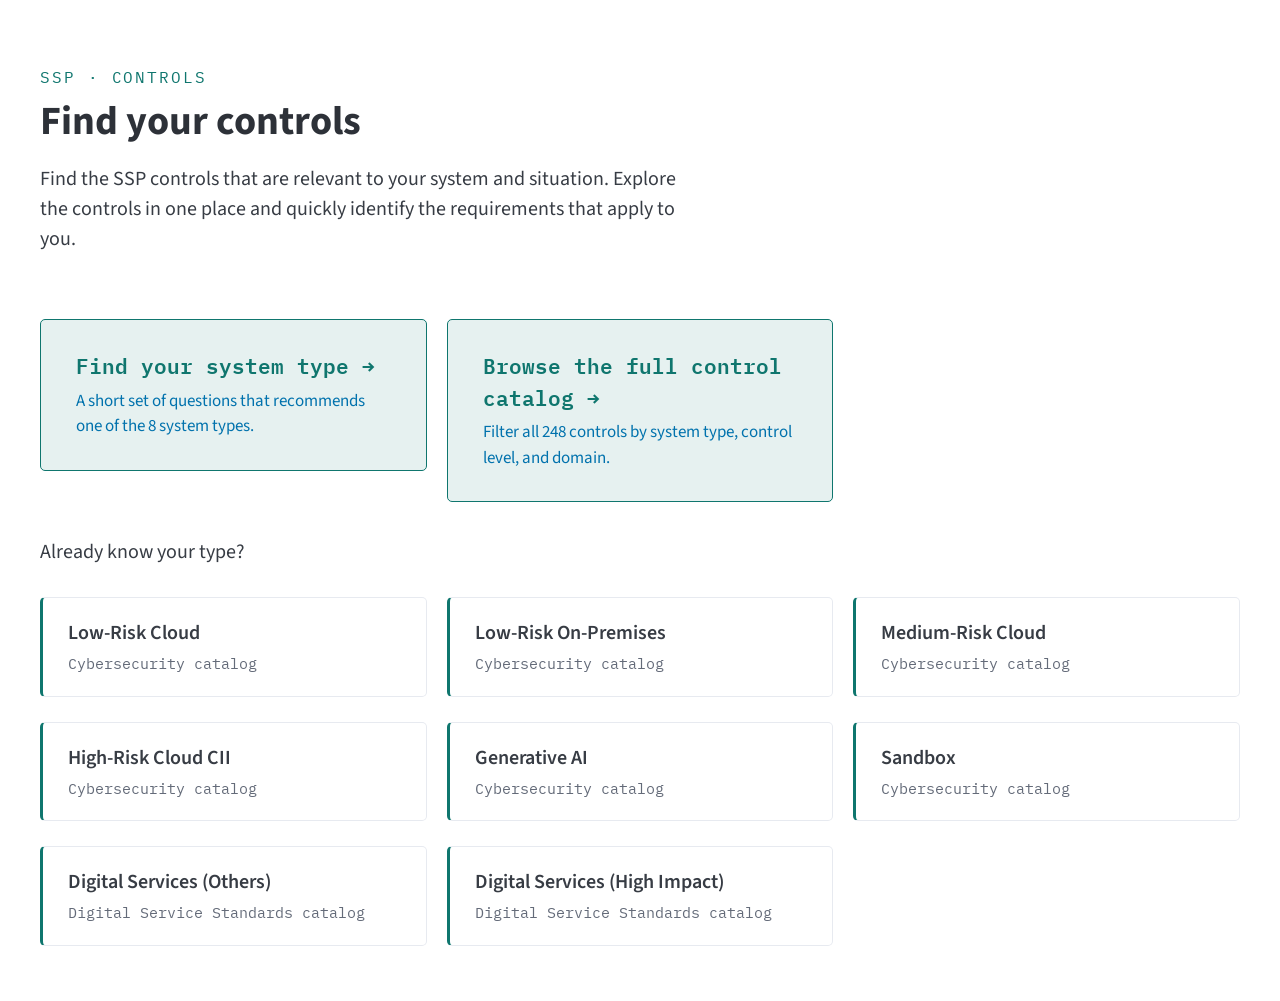
==== docs/index.html @ 4e7e6baa "Initial commit: standalone SSP controls tool, migrated from ziqiangg.github.io Pruned to the SSP too" ====
<!DOCTYPE html>
<html lang="en">
<head>
<meta charset="UTF-8">
<meta name="viewport" content="width=device-width, initial-scale=1">
<title>SSP Controls</title>
<meta name="description" content="Find which System Security Plan (SSP) controls apply to your system, browse the full control catalog, or read about each of the 8 SSP system types.">
<link rel="icon" type="image/png" href="assets/img/favicon.png">
<link rel="preconnect" href="https://fonts.googleapis.com">
<link rel="preconnect" href="https://fonts.gstatic.com" crossorigin>
<link href="https://fonts.googleapis.com/css2?family=IBM+Plex+Mono:wght@500;600&family=Source+Sans+3:wght@400;600&display=swap" rel="stylesheet">
<link rel="stylesheet" href="assets/css/pico.classless.min.css">
<link rel="stylesheet" href="assets/css/style.css">
</head>
<body>
<main>
  <section class="brief">
    <span class="eyebrow">SSP &middot; Controls</span>
    <h1>Find your controls</h1>
    <p>
      Find the SSP controls that are relevant to your system and situation. Explore the controls in
      one place and quickly identify the requirements that apply to you.
    </p>
  </section>

  <ul class="card-grid">
    <li>
      <a class="nav-card-primary" href="find-your-system-type/">
        <span class="nav-card-title">Find your system type &rarr;</span>
        <span class="nav-card-meta">A short set of questions that recommends one of the 8 system types.</span>
      </a>
    </li>
    <li>
      <a class="nav-card-primary" href="controls/">
        <span class="nav-card-title">Browse the full control catalog &rarr;</span>
        <span class="nav-card-meta">Filter all 248 controls by system type, control level, and domain.</span>
      </a>
    </li>
  </ul>

  <section>
    <span class="eyebrow">Already know your type?</span>
    <ul class="card-grid">
      <li><a class="nav-card" href="system-types/low-risk-cloud/"><span class="nav-card-title">Low-Risk Cloud</span><span class="nav-card-meta">Cybersecurity catalog</span></a></li>
      <li><a class="nav-card" href="system-types/low-risk-on-premises/"><span class="nav-card-title">Low-Risk On-Premises</span><span class="nav-card-meta">Cybersecurity catalog</span></a></li>
      <li><a class="nav-card" href="system-types/medium-risk-cloud/"><span class="nav-card-title">Medium-Risk Cloud</span><span class="nav-card-meta">Cybersecurity catalog</span></a></li>
      <li><a class="nav-card" href="system-types/high-risk-cloud/"><span class="nav-card-title">High-Risk Cloud CII</span><span class="nav-card-meta">Cybersecurity catalog</span></a></li>
      <li><a class="nav-card" href="system-types/generative-ai/"><span class="nav-card-title">Generative AI</span><span class="nav-card-meta">Cybersecurity catalog</span></a></li>
      <li><a class="nav-card" href="system-types/sandbox/"><span class="nav-card-title">Sandbox</span><span class="nav-card-meta">Cybersecurity catalog</span></a></li>
      <li><a class="nav-card" href="system-types/digital-services-others/"><span class="nav-card-title">Digital Services (Others)</span><span class="nav-card-meta">Digital Service Standards catalog</span></a></li>
      <li><a class="nav-card" href="system-types/digital-services-high-impact/"><span class="nav-card-title">Digital Services (High Impact)</span><span class="nav-card-meta">Digital Service Standards catalog</span></a></li>
    </ul>
  </section>
</main>
</body>
</html>
---- docs/assets/css/pico.classless.min.css ----
@charset "UTF-8";/*!
 * Pico CSS ✨ v2.0.6 (https://picocss.com)
 * Copyright 2019-2024 - Licensed under MIT
 */:root{--pico-font-family-emoji:"Apple Color Emoji","Segoe UI Emoji","Segoe UI Symbol","Noto Color Emoji";--pico-font-family-sans-serif:system-ui,"Segoe UI",Roboto,Oxygen,Ubuntu,Cantarell,Helvetica,Arial,"Helvetica Neue",sans-serif,var(--pico-font-family-emoji);--pico-font-family-monospace:ui-monospace,SFMono-Regular,"SF Mono",Menlo,Consolas,"Liberation Mono",monospace,var(--pico-font-family-emoji);--pico-font-family:var(--pico-font-family-sans-serif);--pico-line-height:1.5;--pico-font-weight:400;--pico-font-size:100%;--pico-text-underline-offset:0.1rem;--pico-border-radius:0.25rem;--pico-border-width:0.0625rem;--pico-outline-width:0.125rem;--pico-transition:0.2s ease-in-out;--pico-spacing:1rem;--pico-typography-spacing-vertical:1rem;--pico-block-spacing-vertical:var(--pico-spacing);--pico-block-spacing-horizontal:var(--pico-spacing);--pico-form-element-spacing-vertical:0.75rem;--pico-form-element-spacing-horizontal:1rem;--pico-group-box-shadow:0 0 0 rgba(0, 0, 0, 0);--pico-group-box-shadow-focus-with-button:0 0 0 var(--pico-outline-width) var(--pico-primary-focus);--pico-group-box-shadow-focus-with-input:0 0 0 0.0625rem var(--pico-form-element-border-color);--pico-modal-overlay-backdrop-filter:blur(0.375rem);--pico-nav-element-spacing-vertical:1rem;--pico-nav-element-spacing-horizontal:0.5rem;--pico-nav-link-spacing-vertical:0.5rem;--pico-nav-link-spacing-horizontal:0.5rem;--pico-nav-breadcrumb-divider:">";--pico-icon-checkbox:url("data:image/svg+xml,%3Csvg xmlns='http://www.w3.org/2000/svg' width='24' height='24' viewBox='0 0 24 24' fill='none' stroke='rgb(255, 255, 255)' stroke-width='4' stroke-linecap='round' stroke-linejoin='round'%3E%3Cpolyline points='20 6 9 17 4 12'%3E%3C/polyline%3E%3C/svg%3E");--pico-icon-minus:url("data:image/svg+xml,%3Csvg xmlns='http://www.w3.org/2000/svg' width='24' height='24' viewBox='0 0 24 24' fill='none' stroke='rgb(255, 255, 255)' stroke-width='4' stroke-linecap='round' stroke-linejoin='round'%3E%3Cline x1='5' y1='12' x2='19' y2='12'%3E%3C/line%3E%3C/svg%3E");--pico-icon-chevron:url("data:image/svg+xml,%3Csvg xmlns='http://www.w3.org/2000/svg' width='24' height='24' viewBox='0 0 24 24' fill='none' stroke='rgb(136, 145, 164)' stroke-width='2' stroke-linecap='round' stroke-linejoin='round'%3E%3Cpolyline points='6 9 12 15 18 9'%3E%3C/polyline%3E%3C/svg%3E");--pico-icon-date:url("data:image/svg+xml,%3Csvg xmlns='http://www.w3.org/2000/svg' width='24' height='24' viewBox='0 0 24 24' fill='none' stroke='rgb(136, 145, 164)' stroke-width='2' stroke-linecap='round' stroke-linejoin='round'%3E%3Crect x='3' y='4' width='18' height='18' rx='2' ry='2'%3E%3C/rect%3E%3Cline x1='16' y1='2' x2='16' y2='6'%3E%3C/line%3E%3Cline x1='8' y1='2' x2='8' y2='6'%3E%3C/line%3E%3Cline x1='3' y1='10' x2='21' y2='10'%3E%3C/line%3E%3C/svg%3E");--pico-icon-time:url("data:image/svg+xml,%3Csvg xmlns='http://www.w3.org/2000/svg' width='24' height='24' viewBox='0 0 24 24' fill='none' stroke='rgb(136, 145, 164)' stroke-width='2' stroke-linecap='round' stroke-linejoin='round'%3E%3Ccircle cx='12' cy='12' r='10'%3E%3C/circle%3E%3Cpolyline points='12 6 12 12 16 14'%3E%3C/polyline%3E%3C/svg%3E");--pico-icon-search:url("data:image/svg+xml,%3Csvg xmlns='http://www.w3.org/2000/svg' width='24' height='24' viewBox='0 0 24 24' fill='none' stroke='rgb(136, 145, 164)' stroke-width='1.5' stroke-linecap='round' stroke-linejoin='round'%3E%3Ccircle cx='11' cy='11' r='8'%3E%3C/circle%3E%3Cline x1='21' y1='21' x2='16.65' y2='16.65'%3E%3C/line%3E%3C/svg%3E");--pico-icon-close:url("data:image/svg+xml,%3Csvg xmlns='http://www.w3.org/2000/svg' width='24' height='24' viewBox='0 0 24 24' fill='none' stroke='rgb(136, 145, 164)' stroke-width='3' stroke-linecap='round' stroke-linejoin='round'%3E%3Cline x1='18' y1='6' x2='6' y2='18'%3E%3C/line%3E%3Cline x1='6' y1='6' x2='18' y2='18'%3E%3C/line%3E%3C/svg%3E");--pico-icon-loading:url("data:image/svg+xml,%3Csvg fill='none' height='24' width='24' viewBox='0 0 24 24' xmlns='http://www.w3.org/2000/svg' %3E%3Cstyle%3E g %7B animation: rotate 2s linear infinite; transform-origin: center center; %7D circle %7B stroke-dasharray: 75,100; stroke-dashoffset: -5; animation: dash 1.5s ease-in-out infinite; stroke-linecap: round; %7D @keyframes rotate %7B 0%25 %7B transform: rotate(0deg); %7D 100%25 %7B transform: rotate(360deg); %7D %7D @keyframes dash %7B 0%25 %7B stroke-dasharray: 1,100; stroke-dashoffset: 0; %7D 50%25 %7B stroke-dasharray: 44.5,100; stroke-dashoffset: -17.5; %7D 100%25 %7B stroke-dasharray: 44.5,100; stroke-dashoffset: -62; %7D %7D %3C/style%3E%3Cg%3E%3Ccircle cx='12' cy='12' r='10' fill='none' stroke='rgb(136, 145, 164)' stroke-width='4' /%3E%3C/g%3E%3C/svg%3E")}@media (min-width:576px){:root{--pico-font-size:106.25%}}@media (min-width:768px){:root{--pico-font-size:112.5%}}@media (min-width:1024px){:root{--pico-font-size:118.75%}}@media (min-width:1280px){:root{--pico-font-size:125%}}@media (min-width:1536px){:root{--pico-font-size:131.25%}}a{--pico-text-decoration:underline}small{--pico-font-size:0.875em}h1,h2,h3,h4,h5,h6{--pico-font-weight:700}h1{--pico-font-size:2rem;--pico-line-height:1.125;--pico-typography-spacing-top:3rem}h2{--pico-font-size:1.75rem;--pico-line-height:1.15;--pico-typography-spacing-top:2.625rem}h3{--pico-font-size:1.5rem;--pico-line-height:1.175;--pico-typography-spacing-top:2.25rem}h4{--pico-font-size:1.25rem;--pico-line-height:1.2;--pico-typography-spacing-top:1.874rem}h5{--pico-font-size:1.125rem;--pico-line-height:1.225;--pico-typography-spacing-top:1.6875rem}h6{--pico-font-size:1rem;--pico-line-height:1.25;--pico-typography-spacing-top:1.5rem}tfoot td,tfoot th,thead td,thead th{--pico-font-weight:600;--pico-border-width:0.1875rem}code,kbd,pre,samp{--pico-font-family:var(--pico-font-family-monospace)}kbd{--pico-font-weight:bolder}:where(select,textarea),input:not([type=submit],[type=button],[type=reset],[type=checkbox],[type=radio],[type=file]){--pico-outline-width:0.0625rem}[type=search]{--pico-border-radius:5rem}[type=checkbox],[type=radio]{--pico-border-width:0.125rem}[type=checkbox][role=switch]{--pico-border-width:0.1875rem}[role=search]{--pico-border-radius:5rem}[role=group] [role=button],[role=group] [type=button],[role=group] [type=submit],[role=group] button,[role=search] [role=button],[role=search] [type=button],[role=search] [type=submit],[role=search] button{--pico-form-element-spacing-horizontal:2rem}details summary[role=button]::after{filter:brightness(0) invert(1)}[aria-busy=true]:not(input,select,textarea):is(button,[type=submit],[type=button],[type=reset],[role=button])::before{filter:brightness(0) invert(1)}:root:not([data-theme=dark]),[data-theme=light]{--pico-background-color:#fff;--pico-color:#373c44;--pico-text-selection-color:rgba(2, 154, 232, 0.25);--pico-muted-color:#646b79;--pico-muted-border-color:#e7eaf0;--pico-primary:#0172ad;--pico-primary-background:#0172ad;--pico-primary-border:var(--pico-primary-background);--pico-primary-underline:rgba(1, 114, 173, 0.5);--pico-primary-hover:#015887;--pico-primary-hover-background:#02659a;--pico-primary-hover-border:var(--pico-primary-hover-background);--pico-primary-hover-underline:var(--pico-primary-hover);--pico-primary-focus:rgba(2, 154, 232, 0.5);--pico-primary-inverse:#fff;--pico-secondary:#5d6b89;--pico-secondary-background:#525f7a;--pico-secondary-border:var(--pico-secondary-background);--pico-secondary-underline:rgba(93, 107, 137, 0.5);--pico-secondary-hover:#48536b;--pico-secondary-hover-background:#48536b;--pico-secondary-hover-border:var(--pico-secondary-hover-background);--pico-secondary-hover-underline:var(--pico-secondary-hover);--pico-secondary-focus:rgba(93, 107, 137, 0.25);--pico-secondary-inverse:#fff;--pico-contrast:#181c25;--pico-contrast-background:#181c25;--pico-contrast-border:var(--pico-contrast-background);--pico-contrast-underline:rgba(24, 28, 37, 0.5);--pico-contrast-hover:#000;--pico-contrast-hover-background:#000;--pico-contrast-hover-border:var(--pico-contrast-hover-background);--pico-contrast-hover-underline:var(--pico-secondary-hover);--pico-contrast-focus:rgba(93, 107, 137, 0.25);--pico-contrast-inverse:#fff;--pico-box-shadow:0.0145rem 0.029rem 0.174rem rgba(129, 145, 181, 0.01698),0.0335rem 0.067rem 0.402rem rgba(129, 145, 181, 0.024),0.0625rem 0.125rem 0.75rem rgba(129, 145, 181, 0.03),0.1125rem 0.225rem 1.35rem rgba(129, 145, 181, 0.036),0.2085rem 0.417rem 2.502rem rgba(129, 145, 181, 0.04302),0.5rem 1rem 6rem rgba(129, 145, 181, 0.06),0 0 0 0.0625rem rgba(129, 145, 181, 0.015);--pico-h1-color:#2d3138;--pico-h2-color:#373c44;--pico-h3-color:#424751;--pico-h4-color:#4d535e;--pico-h5-color:#5c6370;--pico-h6-color:#646b79;--pico-mark-background-color:#fde7c0;--pico-mark-color:#0f1114;--pico-ins-color:#1d6a54;--pico-del-color:#883935;--pico-blockquote-border-color:var(--pico-muted-border-color);--pico-blockquote-footer-color:var(--pico-muted-color);--pico-button-box-shadow:0 0 0 rgba(0, 0, 0, 0);--pico-button-hover-box-shadow:0 0 0 rgba(0, 0, 0, 0);--pico-table-border-color:var(--pico-muted-border-color);--pico-table-row-stripped-background-color:rgba(111, 120, 135, 0.0375);--pico-code-background-color:#f3f5f7;--pico-code-color:#646b79;--pico-code-kbd-background-color:var(--pico-color);--pico-code-kbd-color:var(--pico-background-color);--pico-form-element-background-color:#fbfcfc;--pico-form-element-selected-background-color:#dfe3eb;--pico-form-element-border-color:#cfd5e2;--pico-form-element-color:#23262c;--pico-form-element-placeholder-color:var(--pico-muted-color);--pico-form-element-active-background-color:#fff;--pico-form-element-active-border-color:var(--pico-primary-border);--pico-form-element-focus-color:var(--pico-primary-border);--pico-form-element-disabled-opacity:0.5;--pico-form-element-invalid-border-color:#b86a6b;--pico-form-element-invalid-active-border-color:#c84f48;--pico-form-element-invalid-focus-color:var(--pico-form-element-invalid-active-border-color);--pico-form-element-valid-border-color:#4c9b8a;--pico-form-element-valid-active-border-color:#279977;--pico-form-element-valid-focus-color:var(--pico-form-element-valid-active-border-color);--pico-switch-background-color:#bfc7d9;--pico-switch-checked-background-color:var(--pico-primary-background);--pico-switch-color:#fff;--pico-switch-thumb-box-shadow:0 0 0 rgba(0, 0, 0, 0);--pico-range-border-color:#dfe3eb;--pico-range-active-border-color:#bfc7d9;--pico-range-thumb-border-color:var(--pico-background-color);--pico-range-thumb-color:var(--pico-secondary-background);--pico-range-thumb-active-color:var(--pico-primary-background);--pico-accordion-border-color:var(--pico-muted-border-color);--pico-accordion-active-summary-color:var(--pico-primary-hover);--pico-accordion-close-summary-color:var(--pico-color);--pico-accordion-open-summary-color:var(--pico-muted-color);--pico-card-background-color:var(--pico-background-color);--pico-card-border-color:var(--pico-muted-border-color);--pico-card-box-shadow:var(--pico-box-shadow);--pico-card-sectioning-background-color:#fbfcfc;--pico-loading-spinner-opacity:0.5;--pico-modal-overlay-background-color:rgba(232, 234, 237, 0.75);--pico-progress-background-color:#dfe3eb;--pico-progress-color:var(--pico-primary-background);--pico-tooltip-background-color:var(--pico-contrast-background);--pico-tooltip-color:var(--pico-contrast-inverse);--pico-icon-valid:url("data:image/svg+xml,%3Csvg xmlns='http://www.w3.org/2000/svg' width='24' height='24' viewBox='0 0 24 24' fill='none' stroke='rgb(76, 155, 138)' stroke-width='2' stroke-linecap='round' stroke-linejoin='round'%3E%3Cpolyline points='20 6 9 17 4 12'%3E%3C/polyline%3E%3C/svg%3E");--pico-icon-invalid:url("data:image/svg+xml,%3Csvg xmlns='http://www.w3.org/2000/svg' width='24' height='24' viewBox='0 0 24 24' fill='none' stroke='rgb(200, 79, 72)' stroke-width='2' stroke-linecap='round' stroke-linejoin='round'%3E%3Ccircle cx='12' cy='12' r='10'%3E%3C/circle%3E%3Cline x1='12' y1='8' x2='12' y2='12'%3E%3C/line%3E%3Cline x1='12' y1='16' x2='12.01' y2='16'%3E%3C/line%3E%3C/svg%3E");color-scheme:light}:root:not([data-theme=dark]) input:is([type=submit],[type=button],[type=reset],[type=checkbox],[type=radio],[type=file]),[data-theme=light] input:is([type=submit],[type=button],[type=reset],[type=checkbox],[type=radio],[type=file]){--pico-form-element-focus-color:var(--pico-primary-focus)}@media only screen and (prefers-color-scheme:dark){:root:not([data-theme]){--pico-background-color:#13171f;--pico-color:#c2c7d0;--pico-text-selection-color:rgba(1, 170, 255, 0.1875);--pico-muted-color:#7b8495;--pico-muted-border-color:#202632;--pico-primary:#01aaff;--pico-primary-background:#0172ad;--pico-primary-border:var(--pico-primary-background);--pico-primary-underline:rgba(1, 170, 255, 0.5);--pico-primary-hover:#79c0ff;--pico-primary-hover-background:#017fc0;--pico-primary-hover-border:var(--pico-primary-hover-background);--pico-primary-hover-underline:var(--pico-primary-hover);--pico-primary-focus:rgba(1, 170, 255, 0.375);--pico-primary-inverse:#fff;--pico-secondary:#969eaf;--pico-secondary-background:#525f7a;--pico-secondary-border:var(--pico-secondary-background);--pico-secondary-underline:rgba(150, 158, 175, 0.5);--pico-secondary-hover:#b3b9c5;--pico-secondary-hover-background:#5d6b89;--pico-secondary-hover-border:var(--pico-secondary-hover-background);--pico-secondary-hover-underline:var(--pico-secondary-hover);--pico-secondary-focus:rgba(144, 158, 190, 0.25);--pico-secondary-inverse:#fff;--pico-contrast:#dfe3eb;--pico-contrast-background:#eff1f4;--pico-contrast-border:var(--pico-contrast-background);--pico-contrast-underline:rgba(223, 227, 235, 0.5);--pico-contrast-hover:#fff;--pico-contrast-hover-background:#fff;--pico-contrast-hover-border:var(--pico-contrast-hover-background);--pico-contrast-hover-underline:var(--pico-contrast-hover);--pico-contrast-focus:rgba(207, 213, 226, 0.25);--pico-contrast-inverse:#000;--pico-box-shadow:0.0145rem 0.029rem 0.174rem rgba(7, 9, 12, 0.01698),0.0335rem 0.067rem 0.402rem rgba(7, 9, 12, 0.024),0.0625rem 0.125rem 0.75rem rgba(7, 9, 12, 0.03),0.1125rem 0.225rem 1.35rem rgba(7, 9, 12, 0.036),0.2085rem 0.417rem 2.502rem rgba(7, 9, 12, 0.04302),0.5rem 1rem 6rem rgba(7, 9, 12, 0.06),0 0 0 0.0625rem rgba(7, 9, 12, 0.015);--pico-h1-color:#f0f1f3;--pico-h2-color:#e0e3e7;--pico-h3-color:#c2c7d0;--pico-h4-color:#b3b9c5;--pico-h5-color:#a4acba;--pico-h6-color:#8891a4;--pico-mark-background-color:#014063;--pico-mark-color:#fff;--pico-ins-color:#62af9a;--pico-del-color:#ce7e7b;--pico-blockquote-border-color:var(--pico-muted-border-color);--pico-blockquote-footer-color:var(--pico-muted-color);--pico-button-box-shadow:0 0 0 rgba(0, 0, 0, 0);--pico-button-hover-box-shadow:0 0 0 rgba(0, 0, 0, 0);--pico-table-border-color:var(--pico-muted-border-color);--pico-table-row-stripped-background-color:rgba(111, 120, 135, 0.0375);--pico-code-background-color:#1a1f28;--pico-code-color:#8891a4;--pico-code-kbd-background-color:var(--pico-color);--pico-code-kbd-color:var(--pico-background-color);--pico-form-element-background-color:#1c212c;--pico-form-element-selected-background-color:#2a3140;--pico-form-element-border-color:#2a3140;--pico-form-element-color:#e0e3e7;--pico-form-element-placeholder-color:#8891a4;--pico-form-element-active-background-color:#1a1f28;--pico-form-element-active-border-color:var(--pico-primary-border);--pico-form-element-focus-color:var(--pico-primary-border);--pico-form-element-disabled-opacity:0.5;--pico-form-element-invalid-border-color:#964a50;--pico-form-element-invalid-active-border-color:#b7403b;--pico-form-element-invalid-focus-color:var(--pico-form-element-invalid-active-border-color);--pico-form-element-valid-border-color:#2a7b6f;--pico-form-element-valid-active-border-color:#16896a;--pico-form-element-valid-focus-color:var(--pico-form-element-valid-active-border-color);--pico-switch-background-color:#333c4e;--pico-switch-checked-background-color:var(--pico-primary-background);--pico-switch-color:#fff;--pico-switch-thumb-box-shadow:0 0 0 rgba(0, 0, 0, 0);--pico-range-border-color:#202632;--pico-range-active-border-color:#2a3140;--pico-range-thumb-border-color:var(--pico-background-color);--pico-range-thumb-color:var(--pico-secondary-background);--pico-range-thumb-active-color:var(--pico-primary-background);--pico-accordion-border-color:var(--pico-muted-border-color);--pico-accordion-active-summary-color:var(--pico-primary-hover);--pico-accordion-close-summary-color:var(--pico-color);--pico-accordion-open-summary-color:var(--pico-muted-color);--pico-card-background-color:#181c25;--pico-card-border-color:var(--pico-card-background-color);--pico-card-box-shadow:var(--pico-box-shadow);--pico-card-sectioning-background-color:#1a1f28;--pico-loading-spinner-opacity:0.5;--pico-modal-overlay-background-color:rgba(8, 9, 10, 0.75);--pico-progress-background-color:#202632;--pico-progress-color:var(--pico-primary-background);--pico-tooltip-background-color:var(--pico-contrast-background);--pico-tooltip-color:var(--pico-contrast-inverse);--pico-icon-valid:url("data:image/svg+xml,%3Csvg xmlns='http://www.w3.org/2000/svg' width='24' height='24' viewBox='0 0 24 24' fill='none' stroke='rgb(42, 123, 111)' stroke-width='2' stroke-linecap='round' stroke-linejoin='round'%3E%3Cpolyline points='20 6 9 17 4 12'%3E%3C/polyline%3E%3C/svg%3E");--pico-icon-invalid:url("data:image/svg+xml,%3Csvg xmlns='http://www.w3.org/2000/svg' width='24' height='24' viewBox='0 0 24 24' fill='none' stroke='rgb(150, 74, 80)' stroke-width='2' stroke-linecap='round' stroke-linejoin='round'%3E%3Ccircle cx='12' cy='12' r='10'%3E%3C/circle%3E%3Cline x1='12' y1='8' x2='12' y2='12'%3E%3C/line%3E%3Cline x1='12' y1='16' x2='12.01' y2='16'%3E%3C/line%3E%3C/svg%3E");color-scheme:dark}:root:not([data-theme]) input:is([type=submit],[type=button],[type=reset],[type=checkbox],[type=radio],[type=file]){--pico-form-element-focus-color:var(--pico-primary-focus)}}[data-theme=dark]{--pico-background-color:#13171f;--pico-color:#c2c7d0;--pico-text-selection-color:rgba(1, 170, 255, 0.1875);--pico-muted-color:#7b8495;--pico-muted-border-color:#202632;--pico-primary:#01aaff;--pico-primary-background:#0172ad;--pico-primary-border:var(--pico-primary-background);--pico-primary-underline:rgba(1, 170, 255, 0.5);--pico-primary-hover:#79c0ff;--pico-primary-hover-background:#017fc0;--pico-primary-hover-border:var(--pico-primary-hover-background);--pico-primary-hover-underline:var(--pico-primary-hover);--pico-primary-focus:rgba(1, 170, 255, 0.375);--pico-primary-inverse:#fff;--pico-secondary:#969eaf;--pico-secondary-background:#525f7a;--pico-secondary-border:var(--pico-secondary-background);--pico-secondary-underline:rgba(150, 158, 175, 0.5);--pico-secondary-hover:#b3b9c5;--pico-secondary-hover-background:#5d6b89;--pico-secondary-hover-border:var(--pico-secondary-hover-background);--pico-secondary-hover-underline:var(--pico-secondary-hover);--pico-secondary-focus:rgba(144, 158, 190, 0.25);--pico-secondary-inverse:#fff;--pico-contrast:#dfe3eb;--pico-contrast-background:#eff1f4;--pico-contrast-border:var(--pico-contrast-background);--pico-contrast-underline:rgba(223, 227, 235, 0.5);--pico-contrast-hover:#fff;--pico-contrast-hover-background:#fff;--pico-contrast-hover-border:var(--pico-contrast-hover-background);--pico-contrast-hover-underline:var(--pico-contrast-hover);--pico-contrast-focus:rgba(207, 213, 226, 0.25);--pico-contrast-inverse:#000;--pico-box-shadow:0.0145rem 0.029rem 0.174rem rgba(7, 9, 12, 0.01698),0.0335rem 0.067rem 0.402rem rgba(7, 9, 12, 0.024),0.0625rem 0.125rem 0.75rem rgba(7, 9, 12, 0.03),0.1125rem 0.225rem 1.35rem rgba(7, 9, 12, 0.036),0.2085rem 0.417rem 2.502rem rgba(7, 9, 12, 0.04302),0.5rem 1rem 6rem rgba(7, 9, 12, 0.06),0 0 0 0.0625rem rgba(7, 9, 12, 0.015);--pico-h1-color:#f0f1f3;--pico-h2-color:#e0e3e7;--pico-h3-color:#c2c7d0;--pico-h4-color:#b3b9c5;--pico-h5-color:#a4acba;--pico-h6-color:#8891a4;--pico-mark-background-color:#014063;--pico-mark-color:#fff;--pico-ins-color:#62af9a;--pico-del-color:#ce7e7b;--pico-blockquote-border-color:var(--pico-muted-border-color);--pico-blockquote-footer-color:var(--pico-muted-color);--pico-button-box-shadow:0 0 0 rgba(0, 0, 0, 0);--pico-button-hover-box-shadow:0 0 0 rgba(0, 0, 0, 0);--pico-table-border-color:var(--pico-muted-border-color);--pico-table-row-stripped-background-color:rgba(111, 120, 135, 0.0375);--pico-code-background-color:#1a1f28;--pico-code-color:#8891a4;--pico-code-kbd-background-color:var(--pico-color);--pico-code-kbd-color:var(--pico-background-color);--pico-form-element-background-color:#1c212c;--pico-form-element-selected-background-color:#2a3140;--pico-form-element-border-color:#2a3140;--pico-form-element-color:#e0e3e7;--pico-form-element-placeholder-color:#8891a4;--pico-form-element-active-background-color:#1a1f28;--pico-form-element-active-border-color:var(--pico-primary-border);--pico-form-element-focus-color:var(--pico-primary-border);--pico-form-element-disabled-opacity:0.5;--pico-form-element-invalid-border-color:#964a50;--pico-form-element-invalid-active-border-color:#b7403b;--pico-form-element-invalid-focus-color:var(--pico-form-element-invalid-active-border-color);--pico-form-element-valid-border-color:#2a7b6f;--pico-form-element-valid-active-border-color:#16896a;--pico-form-element-valid-focus-color:var(--pico-form-element-valid-active-border-color);--pico-switch-background-color:#333c4e;--pico-switch-checked-background-color:var(--pico-primary-background);--pico-switch-color:#fff;--pico-switch-thumb-box-shadow:0 0 0 rgba(0, 0, 0, 0);--pico-range-border-color:#202632;--pico-range-active-border-color:#2a3140;--pico-range-thumb-border-color:var(--pico-background-color);--pico-range-thumb-color:var(--pico-secondary-background);--pico-range-thumb-active-color:var(--pico-primary-background);--pico-accordion-border-color:var(--pico-muted-border-color);--pico-accordion-active-summary-color:var(--pico-primary-hover);--pico-accordion-close-summary-color:var(--pico-color);--pico-accordion-open-summary-color:var(--pico-muted-color);--pico-card-background-color:#181c25;--pico-card-border-color:var(--pico-card-background-color);--pico-card-box-shadow:var(--pico-box-shadow);--pico-card-sectioning-background-color:#1a1f28;--pico-loading-spinner-opacity:0.5;--pico-modal-overlay-background-color:rgba(8, 9, 10, 0.75);--pico-progress-background-color:#202632;--pico-progress-color:var(--pico-primary-background);--pico-tooltip-background-color:var(--pico-contrast-background);--pico-tooltip-color:var(--pico-contrast-inverse);--pico-icon-valid:url("data:image/svg+xml,%3Csvg xmlns='http://www.w3.org/2000/svg' width='24' height='24' viewBox='0 0 24 24' fill='none' stroke='rgb(42, 123, 111)' stroke-width='2' stroke-linecap='round' stroke-linejoin='round'%3E%3Cpolyline points='20 6 9 17 4 12'%3E%3C/polyline%3E%3C/svg%3E");--pico-icon-invalid:url("data:image/svg+xml,%3Csvg xmlns='http://www.w3.org/2000/svg' width='24' height='24' viewBox='0 0 24 24' fill='none' stroke='rgb(150, 74, 80)' stroke-width='2' stroke-linecap='round' stroke-linejoin='round'%3E%3Ccircle cx='12' cy='12' r='10'%3E%3C/circle%3E%3Cline x1='12' y1='8' x2='12' y2='12'%3E%3C/line%3E%3Cline x1='12' y1='16' x2='12.01' y2='16'%3E%3C/line%3E%3C/svg%3E");color-scheme:dark}[data-theme=dark] input:is([type=submit],[type=button],[type=reset],[type=checkbox],[type=radio],[type=file]){--pico-form-element-focus-color:var(--pico-primary-focus)}[type=checkbox],[type=radio],[type=range],progress{accent-color:var(--pico-primary)}*,::after,::before{box-sizing:border-box;background-repeat:no-repeat}::after,::before{text-decoration:inherit;vertical-align:inherit}:where(:root){-webkit-tap-highlight-color:transparent;-webkit-text-size-adjust:100%;-moz-text-size-adjust:100%;text-size-adjust:100%;background-color:var(--pico-background-color);color:var(--pico-color);font-weight:var(--pico-font-weight);font-size:var(--pico-font-size);line-height:var(--pico-line-height);font-family:var(--pico-font-family);text-underline-offset:var(--pico-text-underline-offset);text-rendering:optimizeLegibility;overflow-wrap:break-word;-moz-tab-size:4;-o-tab-size:4;tab-size:4}body{width:100%;margin:0}main{display:block}body>footer,body>header,body>main{width:100%;margin-right:auto;margin-left:auto;padding:var(--pico-block-spacing-vertical) var(--pico-block-spacing-horizontal)}@media (min-width:576px){body>footer,body>header,body>main{max-width:510px;padding-right:0;padding-left:0}}@media (min-width:768px){body>footer,body>header,body>main{max-width:700px}}@media (min-width:1024px){body>footer,body>header,body>main{max-width:950px}}@media (min-width:1280px){body>footer,body>header,body>main{max-width:1200px}}@media (min-width:1536px){body>footer,body>header,body>main{max-width:1450px}}section{margin-bottom:var(--pico-block-spacing-vertical)}b,strong{font-weight:bolder}sub,sup{position:relative;font-size:.75em;line-height:0;vertical-align:baseline}sub{bottom:-.25em}sup{top:-.5em}address,blockquote,dl,ol,p,pre,table,ul{margin-top:0;margin-bottom:var(--pico-typography-spacing-vertical);color:var(--pico-color);font-style:normal;font-weight:var(--pico-font-weight)}h1,h2,h3,h4,h5,h6{margin-top:0;margin-bottom:var(--pico-typography-spacing-vertical);color:var(--pico-color);font-weight:var(--pico-font-weight);font-size:var(--pico-font-size);line-height:var(--pico-line-height);font-family:var(--pico-font-family)}h1{--pico-color:var(--pico-h1-color)}h2{--pico-color:var(--pico-h2-color)}h3{--pico-color:var(--pico-h3-color)}h4{--pico-color:var(--pico-h4-color)}h5{--pico-color:var(--pico-h5-color)}h6{--pico-color:var(--pico-h6-color)}:where(article,address,blockquote,dl,figure,form,ol,p,pre,table,ul)~:is(h1,h2,h3,h4,h5,h6){margin-top:var(--pico-typography-spacing-top)}p{margin-bottom:var(--pico-typography-spacing-vertical)}hgroup{margin-bottom:var(--pico-typography-spacing-vertical)}hgroup>*{margin-top:0;margin-bottom:0}hgroup>:not(:first-child):last-child{--pico-color:var(--pico-muted-color);--pico-font-weight:unset;font-size:1rem}:where(ol,ul) li{margin-bottom:calc(var(--pico-typography-spacing-vertical) * .25)}:where(dl,ol,ul) :where(dl,ol,ul){margin:0;margin-top:calc(var(--pico-typography-spacing-vertical) * .25)}ul li{list-style:square}mark{padding:.125rem .25rem;background-color:var(--pico-mark-background-color);color:var(--pico-mark-color);vertical-align:baseline}blockquote{display:block;margin:var(--pico-typography-spacing-vertical) 0;padding:var(--pico-spacing);border-right:none;border-left:.25rem solid var(--pico-blockquote-border-color);border-inline-start:0.25rem solid var(--pico-blockquote-border-color);border-inline-end:none}blockquote footer{margin-top:calc(var(--pico-typography-spacing-vertical) * .5);color:var(--pico-blockquote-footer-color)}abbr[title]{border-bottom:1px dotted;text-decoration:none;cursor:help}ins{color:var(--pico-ins-color);text-decoration:none}del{color:var(--pico-del-color)}::-moz-selection{background-color:var(--pico-text-selection-color)}::selection{background-color:var(--pico-text-selection-color)}:where(a:not([role=button])),[role=link]{--pico-color:var(--pico-primary);--pico-background-color:transparent;--pico-underline:var(--pico-primary-underline);outline:0;background-color:var(--pico-background-color);color:var(--pico-color);-webkit-text-decoration:var(--pico-text-decoration);text-decoration:var(--pico-text-decoration);text-decoration-color:var(--pico-underline);text-underline-offset:0.125em;transition:background-color var(--pico-transition),color var(--pico-transition),box-shadow var(--pico-transition),-webkit-text-decoration var(--pico-transition);transition:background-color var(--pico-transition),color var(--pico-transition),text-decoration var(--pico-transition),box-shadow var(--pico-transition);transition:background-color var(--pico-transition),color var(--pico-transition),text-decoration var(--pico-transition),box-shadow var(--pico-transition),-webkit-text-decoration var(--pico-transition)}:where(a:not([role=button])):is([aria-current]:not([aria-current=false]),:hover,:active,:focus),[role=link]:is([aria-current]:not([aria-current=false]),:hover,:active,:focus){--pico-color:var(--pico-primary-hover);--pico-underline:var(--pico-primary-hover-underline);--pico-text-decoration:underline}:where(a:not([role=button])):focus-visible,[role=link]:focus-visible{box-shadow:0 0 0 var(--pico-outline-width) var(--pico-primary-focus)}a[role=button]{display:inline-block}button{margin:0;overflow:visible;font-family:inherit;text-transform:none}[type=button],[type=reset],[type=submit],button{-webkit-appearance:button}[role=button],[type=button],[type=file]::file-selector-button,[type=reset],[type=submit],button{--pico-background-color:var(--pico-primary-background);--pico-border-color:var(--pico-primary-border);--pico-color:var(--pico-primary-inverse);--pico-box-shadow:var(--pico-button-box-shadow, 0 0 0 rgba(0, 0, 0, 0));padding:var(--pico-form-element-spacing-vertical) var(--pico-form-element-spacing-horizontal);border:var(--pico-border-width) solid var(--pico-border-color);border-radius:var(--pico-border-radius);outline:0;background-color:var(--pico-background-color);box-shadow:var(--pico-box-shadow);color:var(--pico-color);font-weight:var(--pico-font-weight);font-size:1rem;line-height:var(--pico-line-height);text-align:center;text-decoration:none;cursor:pointer;-webkit-user-select:none;-moz-user-select:none;user-select:none;transition:background-color var(--pico-transition),border-color var(--pico-transition),color var(--pico-transition),box-shadow var(--pico-transition)}[role=button]:is(:hover,:active,:focus),[role=button]:is([aria-current]:not([aria-current=false])),[type=button]:is(:hover,:active,:focus),[type=button]:is([aria-current]:not([aria-current=false])),[type=file]::file-selector-button:is(:hover,:active,:focus),[type=file]::file-selector-button:is([aria-current]:not([aria-current=false])),[type=reset]:is(:hover,:active,:focus),[type=reset]:is([aria-current]:not([aria-current=false])),[type=submit]:is(:hover,:active,:focus),[type=submit]:is([aria-current]:not([aria-current=false])),button:is(:hover,:active,:focus),button:is([aria-current]:not([aria-current=false])){--pico-background-color:var(--pico-primary-hover-background);--pico-border-color:var(--pico-primary-hover-border);--pico-box-shadow:var(--pico-button-hover-box-shadow, 0 0 0 rgba(0, 0, 0, 0));--pico-color:var(--pico-primary-inverse)}[role=button]:focus,[role=button]:is([aria-current]:not([aria-current=false])):focus,[type=button]:focus,[type=button]:is([aria-current]:not([aria-current=false])):focus,[type=file]::file-selector-button:focus,[type=file]::file-selector-button:is([aria-current]:not([aria-current=false])):focus,[type=reset]:focus,[type=reset]:is([aria-current]:not([aria-current=false])):focus,[type=submit]:focus,[type=submit]:is([aria-current]:not([aria-current=false])):focus,button:focus,button:is([aria-current]:not([aria-current=false])):focus{--pico-box-shadow:var(--pico-button-hover-box-shadow, 0 0 0 rgba(0, 0, 0, 0)),0 0 0 var(--pico-outline-width) var(--pico-primary-focus)}[type=button],[type=reset],[type=submit]{margin-bottom:var(--pico-spacing)}[type=file]::file-selector-button,[type=reset]{--pico-background-color:var(--pico-secondary-background);--pico-border-color:var(--pico-secondary-border);--pico-color:var(--pico-secondary-inverse);cursor:pointer}[type=file]::file-selector-button:is([aria-current]:not([aria-current=false]),:hover,:active,:focus),[type=reset]:is([aria-current]:not([aria-current=false]),:hover,:active,:focus){--pico-background-color:var(--pico-secondary-hover-background);--pico-border-color:var(--pico-secondary-hover-border);--pico-color:var(--pico-secondary-inverse)}[type=file]::file-selector-button:focus,[type=reset]:focus{--pico-box-shadow:var(--pico-button-hover-box-shadow, 0 0 0 rgba(0, 0, 0, 0)),0 0 0 var(--pico-outline-width) var(--pico-secondary-focus)}:where(button,[type=submit],[type=reset],[type=button],[role=button])[disabled],:where(fieldset[disabled]) :is(button,[type=submit],[type=button],[type=reset],[role=button]){opacity:.5;pointer-events:none}:where(table){width:100%;border-collapse:collapse;border-spacing:0;text-indent:0}td,th{padding:calc(var(--pico-spacing)/ 2) var(--pico-spacing);border-bottom:var(--pico-border-width) solid var(--pico-table-border-color);background-color:var(--pico-background-color);color:var(--pico-color);font-weight:var(--pico-font-weight);text-align:left;text-align:start}tfoot td,tfoot th{border-top:var(--pico-border-width) solid var(--pico-table-border-color);border-bottom:0}table.striped tbody tr:nth-child(odd) td,table.striped tbody tr:nth-child(odd) th{background-color:var(--pico-table-row-stripped-background-color)}:where(audio,canvas,iframe,img,svg,video){vertical-align:middle}audio,video{display:inline-block}audio:not([controls]){display:none;height:0}:where(iframe){border-style:none}img{max-width:100%;height:auto;border-style:none}:where(svg:not([fill])){fill:currentColor}svg:not(:root){overflow:hidden}code,kbd,pre,samp{font-size:.875em;font-family:var(--pico-font-family)}pre code{font-size:inherit;font-family:inherit}pre{-ms-overflow-style:scrollbar;overflow:auto}code,kbd,pre{border-radius:var(--pico-border-radius);background:var(--pico-code-background-color);color:var(--pico-code-color);font-weight:var(--pico-font-weight);line-height:initial}code,kbd{display:inline-block;padding:.375rem}pre{display:block;margin-bottom:var(--pico-spacing);overflow-x:auto}pre>code{display:block;padding:var(--pico-spacing);background:0 0;line-height:var(--pico-line-height)}kbd{background-color:var(--pico-code-kbd-background-color);color:var(--pico-code-kbd-color);vertical-align:baseline}figure{display:block;margin:0;padding:0}figure figcaption{padding:calc(var(--pico-spacing) * .5) 0;color:var(--pico-muted-color)}hr{height:0;margin:var(--pico-typography-spacing-vertical) 0;border:0;border-top:1px solid var(--pico-muted-border-color);color:inherit}[hidden],template{display:none!important}canvas{display:inline-block}input,optgroup,select,textarea{margin:0;font-size:1rem;line-height:var(--pico-line-height);font-family:inherit;letter-spacing:inherit}input{overflow:visible}select{text-transform:none}legend{max-width:100%;padding:0;color:inherit;white-space:normal}textarea{overflow:auto}[type=checkbox],[type=radio]{padding:0}::-webkit-inner-spin-button,::-webkit-outer-spin-button{height:auto}[type=search]{-webkit-appearance:textfield;outline-offset:-2px}[type=search]::-webkit-search-decoration{-webkit-appearance:none}::-webkit-file-upload-button{-webkit-appearance:button;font:inherit}::-moz-focus-inner{padding:0;border-style:none}:-moz-focusring{outline:0}:-moz-ui-invalid{box-shadow:none}::-ms-expand{display:none}[type=file],[type=range]{padding:0;border-width:0}input:not([type=checkbox],[type=radio],[type=range]){height:calc(1rem * var(--pico-line-height) + var(--pico-form-element-spacing-vertical) * 2 + var(--pico-border-width) * 2)}fieldset{width:100%;margin:0;margin-bottom:var(--pico-spacing);padding:0;border:0}fieldset legend,label{display:block;margin-bottom:calc(var(--pico-spacing) * .375);color:var(--pico-color);font-weight:var(--pico-form-label-font-weight,var(--pico-font-weight))}fieldset legend{margin-bottom:calc(var(--pico-spacing) * .5)}button[type=submit],input:not([type=checkbox],[type=radio]),select,textarea{width:100%}input:not([type=checkbox],[type=radio],[type=range],[type=file]),select,textarea{-webkit-appearance:none;-moz-appearance:none;appearance:none;padding:var(--pico-form-element-spacing-vertical) var(--pico-form-element-spacing-horizontal)}input,select,textarea{--pico-background-color:var(--pico-form-element-background-color);--pico-border-color:var(--pico-form-element-border-color);--pico-color:var(--pico-form-element-color);--pico-box-shadow:none;border:var(--pico-border-width) solid var(--pico-border-color);border-radius:var(--pico-border-radius);outline:0;background-color:var(--pico-background-color);box-shadow:var(--pico-box-shadow);color:var(--pico-color);font-weight:var(--pico-font-weight);transition:background-color var(--pico-transition),border-color var(--pico-transition),color var(--pico-transition),box-shadow var(--pico-transition)}:where(select,textarea):not([readonly]):is(:active,:focus),input:not([type=submit],[type=button],[type=reset],[type=checkbox],[type=radio],[readonly]):is(:active,:focus){--pico-background-color:var(--pico-form-element-active-background-color)}:where(select,textarea):not([readonly]):is(:active,:focus),input:not([type=submit],[type=button],[type=reset],[role=switch],[readonly]):is(:active,:focus){--pico-border-color:var(--pico-form-element-active-border-color)}:where(select,textarea):not([readonly]):focus,input:not([type=submit],[type=button],[type=reset],[type=range],[type=file],[readonly]):focus{--pico-box-shadow:0 0 0 var(--pico-outline-width) var(--pico-form-element-focus-color)}:where(fieldset[disabled]) :is(input:not([type=submit],[type=button],[type=reset]),select,textarea),input:not([type=submit],[type=button],[type=reset])[disabled],label[aria-disabled=true],select[disabled],textarea[disabled]{opacity:var(--pico-form-element-disabled-opacity);pointer-events:none}label[aria-disabled=true] input[disabled]{opacity:1}:where(input,select,textarea):not([type=checkbox],[type=radio],[type=date],[type=datetime-local],[type=month],[type=time],[type=week],[type=range])[aria-invalid]{padding-right:calc(var(--pico-form-element-spacing-horizontal) + 1.5rem)!important;padding-left:var(--pico-form-element-spacing-horizontal);padding-inline-start:var(--pico-form-element-spacing-horizontal)!important;padding-inline-end:calc(var(--pico-form-element-spacing-horizontal) + 1.5rem)!important;background-position:center right .75rem;background-size:1rem auto;background-repeat:no-repeat}:where(input,select,textarea):not([type=checkbox],[type=radio],[type=date],[type=datetime-local],[type=month],[type=time],[type=week],[type=range])[aria-invalid=false]:not(select){background-image:var(--pico-icon-valid)}:where(input,select,textarea):not([type=checkbox],[type=radio],[type=date],[type=datetime-local],[type=month],[type=time],[type=week],[type=range])[aria-invalid=true]:not(select){background-image:var(--pico-icon-invalid)}:where(input,select,textarea)[aria-invalid=false]{--pico-border-color:var(--pico-form-element-valid-border-color)}:where(input,select,textarea)[aria-invalid=false]:is(:active,:focus){--pico-border-color:var(--pico-form-element-valid-active-border-color)!important}:where(input,select,textarea)[aria-invalid=false]:is(:active,:focus):not([type=checkbox],[type=radio]){--pico-box-shadow:0 0 0 var(--pico-outline-width) var(--pico-form-element-valid-focus-color)!important}:where(input,select,textarea)[aria-invalid=true]{--pico-border-color:var(--pico-form-element-invalid-border-color)}:where(input,select,textarea)[aria-invalid=true]:is(:active,:focus){--pico-border-color:var(--pico-form-element-invalid-active-border-color)!important}:where(input,select,textarea)[aria-invalid=true]:is(:active,:focus):not([type=checkbox],[type=radio]){--pico-box-shadow:0 0 0 var(--pico-outline-width) var(--pico-form-element-invalid-focus-color)!important}[dir=rtl] :where(input,select,textarea):not([type=checkbox],[type=radio]):is([aria-invalid],[aria-invalid=true],[aria-invalid=false]){background-position:center left .75rem}input::-webkit-input-placeholder,input::placeholder,select:invalid,textarea::-webkit-input-placeholder,textarea::placeholder{color:var(--pico-form-element-placeholder-color);opacity:1}input:not([type=checkbox],[type=radio]),select,textarea{margin-bottom:var(--pico-spacing)}select::-ms-expand{border:0;background-color:transparent}select:not([multiple],[size]){padding-right:calc(var(--pico-form-element-spacing-horizontal) + 1.5rem);padding-left:var(--pico-form-element-spacing-horizontal);padding-inline-start:var(--pico-form-element-spacing-horizontal);padding-inline-end:calc(var(--pico-form-element-spacing-horizontal) + 1.5rem);background-image:var(--pico-icon-chevron);background-position:center right .75rem;background-size:1rem auto;background-repeat:no-repeat}select[multiple] option:checked{background:var(--pico-form-element-selected-background-color);color:var(--pico-form-element-color)}[dir=rtl] select:not([multiple],[size]){background-position:center left .75rem}textarea{display:block;resize:vertical}textarea[aria-invalid]{--pico-icon-height:calc(1rem * var(--pico-line-height) + var(--pico-form-element-spacing-vertical) * 2 + var(--pico-border-width) * 2);background-position:top right .75rem!important;background-size:1rem var(--pico-icon-height)!important}:where(input,select,textarea,fieldset)+small{display:block;width:100%;margin-top:calc(var(--pico-spacing) * -.75);margin-bottom:var(--pico-spacing);color:var(--pico-muted-color)}:where(input,select,textarea,fieldset)[aria-invalid=false]+small{color:var(--pico-ins-color)}:where(input,select,textarea,fieldset)[aria-invalid=true]+small{color:var(--pico-del-color)}label>:where(input,select,textarea){margin-top:calc(var(--pico-spacing) * .25)}label:has([type=checkbox],[type=radio]){width:-moz-fit-content;width:fit-content;cursor:pointer}[type=checkbox],[type=radio]{-webkit-appearance:none;-moz-appearance:none;appearance:none;width:1.25em;height:1.25em;margin-top:-.125em;margin-inline-end:.5em;border-width:var(--pico-border-width);vertical-align:middle;cursor:pointer}[type=checkbox]::-ms-check,[type=radio]::-ms-check{display:none}[type=checkbox]:checked,[type=checkbox]:checked:active,[type=checkbox]:checked:focus,[type=radio]:checked,[type=radio]:checked:active,[type=radio]:checked:focus{--pico-background-color:var(--pico-primary-background);--pico-border-color:var(--pico-primary-border);background-image:var(--pico-icon-checkbox);background-position:center;background-size:.75em auto;background-repeat:no-repeat}[type=checkbox]~label,[type=radio]~label{display:inline-block;margin-bottom:0;cursor:pointer}[type=checkbox]~label:not(:last-of-type),[type=radio]~label:not(:last-of-type){margin-inline-end:1em}[type=checkbox]:indeterminate{--pico-background-color:var(--pico-primary-background);--pico-border-color:var(--pico-primary-border);background-image:var(--pico-icon-minus);background-position:center;background-size:.75em auto;background-repeat:no-repeat}[type=radio]{border-radius:50%}[type=radio]:checked,[type=radio]:checked:active,[type=radio]:checked:focus{--pico-background-color:var(--pico-primary-inverse);border-width:.35em;background-image:none}[type=checkbox][role=switch]{--pico-background-color:var(--pico-switch-background-color);--pico-color:var(--pico-switch-color);width:2.25em;height:1.25em;border:var(--pico-border-width) solid var(--pico-border-color);border-radius:1.25em;background-color:var(--pico-background-color);line-height:1.25em}[type=checkbox][role=switch]:not([aria-invalid]){--pico-border-color:var(--pico-switch-background-color)}[type=checkbox][role=switch]:before{display:block;aspect-ratio:1;height:100%;border-radius:50%;background-color:var(--pico-color);box-shadow:var(--pico-switch-thumb-box-shadow);content:"";transition:margin .1s ease-in-out}[type=checkbox][role=switch]:focus{--pico-background-color:var(--pico-switch-background-color);--pico-border-color:var(--pico-switch-background-color)}[type=checkbox][role=switch]:checked{--pico-background-color:var(--pico-switch-checked-background-color);--pico-border-color:var(--pico-switch-checked-background-color);background-image:none}[type=checkbox][role=switch]:checked::before{margin-inline-start:calc(2.25em - 1.25em)}[type=checkbox][role=switch][disabled]{--pico-background-color:var(--pico-border-color)}[type=checkbox][aria-invalid=false]:checked,[type=checkbox][aria-invalid=false]:checked:active,[type=checkbox][aria-invalid=false]:checked:focus,[type=checkbox][role=switch][aria-invalid=false]:checked,[type=checkbox][role=switch][aria-invalid=false]:checked:active,[type=checkbox][role=switch][aria-invalid=false]:checked:focus{--pico-background-color:var(--pico-form-element-valid-border-color)}[type=checkbox]:checked:active[aria-invalid=true],[type=checkbox]:checked:focus[aria-invalid=true],[type=checkbox]:checked[aria-invalid=true],[type=checkbox][role=switch]:checked:active[aria-invalid=true],[type=checkbox][role=switch]:checked:focus[aria-invalid=true],[type=checkbox][role=switch]:checked[aria-invalid=true]{--pico-background-color:var(--pico-form-element-invalid-border-color)}[type=checkbox][aria-invalid=false]:checked,[type=checkbox][aria-invalid=false]:checked:active,[type=checkbox][aria-invalid=false]:checked:focus,[type=checkbox][role=switch][aria-invalid=false]:checked,[type=checkbox][role=switch][aria-invalid=false]:checked:active,[type=checkbox][role=switch][aria-invalid=false]:checked:focus,[type=radio][aria-invalid=false]:checked,[type=radio][aria-invalid=false]:checked:active,[type=radio][aria-invalid=false]:checked:focus{--pico-border-color:var(--pico-form-element-valid-border-color)}[type=checkbox]:checked:active[aria-invalid=true],[type=checkbox]:checked:focus[aria-invalid=true],[type=checkbox]:checked[aria-invalid=true],[type=checkbox][role=switch]:checked:active[aria-invalid=true],[type=checkbox][role=switch]:checked:focus[aria-invalid=true],[type=checkbox][role=switch]:checked[aria-invalid=true],[type=radio]:checked:active[aria-invalid=true],[type=radio]:checked:focus[aria-invalid=true],[type=radio]:checked[aria-invalid=true]{--pico-border-color:var(--pico-form-element-invalid-border-color)}[type=color]::-webkit-color-swatch-wrapper{padding:0}[type=color]::-moz-focus-inner{padding:0}[type=color]::-webkit-color-swatch{border:0;border-radius:calc(var(--pico-border-radius) * .5)}[type=color]::-moz-color-swatch{border:0;border-radius:calc(var(--pico-border-radius) * .5)}input:not([type=checkbox],[type=radio],[type=range],[type=file]):is([type=date],[type=datetime-local],[type=month],[type=time],[type=week]){--pico-icon-position:0.75rem;--pico-icon-width:1rem;padding-right:calc(var(--pico-icon-width) + var(--pico-icon-position));background-image:var(--pico-icon-date);background-position:center right var(--pico-icon-position);background-size:var(--pico-icon-width) auto;background-repeat:no-repeat}input:not([type=checkbox],[type=radio],[type=range],[type=file])[type=time]{background-image:var(--pico-icon-time)}[type=date]::-webkit-calendar-picker-indicator,[type=datetime-local]::-webkit-calendar-picker-indicator,[type=month]::-webkit-calendar-picker-indicator,[type=time]::-webkit-calendar-picker-indicator,[type=week]::-webkit-calendar-picker-indicator{width:var(--pico-icon-width);margin-right:calc(var(--pico-icon-width) * -1);margin-left:var(--pico-icon-position);opacity:0}@-moz-document url-prefix(){[type=date],[type=datetime-local],[type=month],[type=time],[type=week]{padding-right:var(--pico-form-element-spacing-horizontal)!important;background-image:none!important}}[dir=rtl] :is([type=date],[type=datetime-local],[type=month],[type=time],[type=week]){text-align:right}[type=file]{--pico-color:var(--pico-muted-color);margin-left:calc(var(--pico-outline-width) * -1);padding:calc(var(--pico-form-element-spacing-vertical) * .5) 0;padding-left:var(--pico-outline-width);border:0;border-radius:0;background:0 0}[type=file]::file-selector-button{margin-right:calc(var(--pico-spacing)/ 2);padding:calc(var(--pico-form-element-spacing-vertical) * .5) var(--pico-form-element-spacing-horizontal)}[type=file]:is(:hover,:active,:focus)::file-selector-button{--pico-background-color:var(--pico-secondary-hover-background);--pico-border-color:var(--pico-secondary-hover-border)}[type=file]:focus::file-selector-button{--pico-box-shadow:var(--pico-button-hover-box-shadow, 0 0 0 rgba(0, 0, 0, 0)),0 0 0 var(--pico-outline-width) var(--pico-secondary-focus)}[type=range]{-webkit-appearance:none;-moz-appearance:none;appearance:none;width:100%;height:1.25rem;background:0 0}[type=range]::-webkit-slider-runnable-track{width:100%;height:.375rem;border-radius:var(--pico-border-radius);background-color:var(--pico-range-border-color);-webkit-transition:background-color var(--pico-transition),box-shadow var(--pico-transition);transition:background-color var(--pico-transition),box-shadow var(--pico-transition)}[type=range]::-moz-range-track{width:100%;height:.375rem;border-radius:var(--pico-border-radius);background-color:var(--pico-range-border-color);-moz-transition:background-color var(--pico-transition),box-shadow var(--pico-transition);transition:background-color var(--pico-transition),box-shadow var(--pico-transition)}[type=range]::-ms-track{width:100%;height:.375rem;border-radius:var(--pico-border-radius);background-color:var(--pico-range-border-color);-ms-transition:background-color var(--pico-transition),box-shadow var(--pico-transition);transition:background-color var(--pico-transition),box-shadow var(--pico-transition)}[type=range]::-webkit-slider-thumb{-webkit-appearance:none;width:1.25rem;height:1.25rem;margin-top:-.4375rem;border:2px solid var(--pico-range-thumb-border-color);border-radius:50%;background-color:var(--pico-range-thumb-color);cursor:pointer;-webkit-transition:background-color var(--pico-transition),transform var(--pico-transition);transition:background-color var(--pico-transition),transform var(--pico-transition)}[type=range]::-moz-range-thumb{-webkit-appearance:none;width:1.25rem;height:1.25rem;margin-top:-.4375rem;border:2px solid var(--pico-range-thumb-border-color);border-radius:50%;background-color:var(--pico-range-thumb-color);cursor:pointer;-moz-transition:background-color var(--pico-transition),transform var(--pico-transition);transition:background-color var(--pico-transition),transform var(--pico-transition)}[type=range]::-ms-thumb{-webkit-appearance:none;width:1.25rem;height:1.25rem;margin-top:-.4375rem;border:2px solid var(--pico-range-thumb-border-color);border-radius:50%;background-color:var(--pico-range-thumb-color);cursor:pointer;-ms-transition:background-color var(--pico-transition),transform var(--pico-transition);transition:background-color var(--pico-transition),transform var(--pico-transition)}[type=range]:active,[type=range]:focus-within{--pico-range-border-color:var(--pico-range-active-border-color);--pico-range-thumb-color:var(--pico-range-thumb-active-color)}[type=range]:active::-webkit-slider-thumb{transform:scale(1.25)}[type=range]:active::-moz-range-thumb{transform:scale(1.25)}[type=range]:active::-ms-thumb{transform:scale(1.25)}input:not([type=checkbox],[type=radio],[type=range],[type=file])[type=search]{padding-inline-start:calc(var(--pico-form-element-spacing-horizontal) + 1.75rem);background-image:var(--pico-icon-search);background-position:center left calc(var(--pico-form-element-spacing-horizontal) + .125rem);background-size:1rem auto;background-repeat:no-repeat}input:not([type=checkbox],[type=radio],[type=range],[type=file])[type=search][aria-invalid]{padding-inline-start:calc(var(--pico-form-element-spacing-horizontal) + 1.75rem)!important;background-position:center left 1.125rem,center right .75rem}input:not([type=checkbox],[type=radio],[type=range],[type=file])[type=search][aria-invalid=false]{background-image:var(--pico-icon-search),var(--pico-icon-valid)}input:not([type=checkbox],[type=radio],[type=range],[type=file])[type=search][aria-invalid=true]{background-image:var(--pico-icon-search),var(--pico-icon-invalid)}[dir=rtl] :where(input):not([type=checkbox],[type=radio],[type=range],[type=file])[type=search]{background-position:center right 1.125rem}[dir=rtl] :where(input):not([type=checkbox],[type=radio],[type=range],[type=file])[type=search][aria-invalid]{background-position:center right 1.125rem,center left .75rem}details{display:block;margin-bottom:var(--pico-spacing)}details summary{line-height:1rem;list-style-type:none;cursor:pointer;transition:color var(--pico-transition)}details summary:not([role]){color:var(--pico-accordion-close-summary-color)}details summary::-webkit-details-marker{display:none}details summary::marker{display:none}details summary::-moz-list-bullet{list-style-type:none}details summary::after{display:block;width:1rem;height:1rem;margin-inline-start:calc(var(--pico-spacing,1rem) * .5);float:right;transform:rotate(-90deg);background-image:var(--pico-icon-chevron);background-position:right center;background-size:1rem auto;background-repeat:no-repeat;content:"";transition:transform var(--pico-transition)}details summary:focus{outline:0}details summary:focus:not([role]){color:var(--pico-accordion-active-summary-color)}details summary:focus-visible:not([role]){outline:var(--pico-outline-width) solid var(--pico-primary-focus);outline-offset:calc(var(--pico-spacing,1rem) * 0.5);color:var(--pico-primary)}details summary[role=button]{width:100%;text-align:left}details summary[role=button]::after{height:calc(1rem * var(--pico-line-height,1.5))}details[open]>summary{margin-bottom:var(--pico-spacing)}details[open]>summary:not([role]):not(:focus){color:var(--pico-accordion-open-summary-color)}details[open]>summary::after{transform:rotate(0)}[dir=rtl] details summary{text-align:right}[dir=rtl] details summary::after{float:left;background-position:left center}article{margin-bottom:var(--pico-block-spacing-vertical);padding:var(--pico-block-spacing-vertical) var(--pico-block-spacing-horizontal);border-radius:var(--pico-border-radius);background:var(--pico-card-background-color);box-shadow:var(--pico-card-box-shadow)}article>footer,article>header{margin-right:calc(var(--pico-block-spacing-horizontal) * -1);margin-left:calc(var(--pico-block-spacing-horizontal) * -1);padding:calc(var(--pico-block-spacing-vertical) * .66) var(--pico-block-spacing-horizontal);background-color:var(--pico-card-sectioning-background-color)}article>header{margin-top:calc(var(--pico-block-spacing-vertical) * -1);margin-bottom:var(--pico-block-spacing-vertical);border-bottom:var(--pico-border-width) solid var(--pico-card-border-color);border-top-right-radius:var(--pico-border-radius);border-top-left-radius:var(--pico-border-radius)}article>footer{margin-top:var(--pico-block-spacing-vertical);margin-bottom:calc(var(--pico-block-spacing-vertical) * -1);border-top:var(--pico-border-width) solid var(--pico-card-border-color);border-bottom-right-radius:var(--pico-border-radius);border-bottom-left-radius:var(--pico-border-radius)}[role=group],[role=search]{display:inline-flex;position:relative;width:100%;margin-bottom:var(--pico-spacing);border-radius:var(--pico-border-radius);box-shadow:var(--pico-group-box-shadow,0 0 0 transparent);vertical-align:middle;transition:box-shadow var(--pico-transition)}[role=group] input:not([type=checkbox],[type=radio]),[role=group] select,[role=group]>*,[role=search] input:not([type=checkbox],[type=radio]),[role=search] select,[role=search]>*{position:relative;flex:1 1 auto;margin-bottom:0}[role=group] input:not([type=checkbox],[type=radio]):not(:first-child),[role=group] select:not(:first-child),[role=group]>:not(:first-child),[role=search] input:not([type=checkbox],[type=radio]):not(:first-child),[role=search] select:not(:first-child),[role=search]>:not(:first-child){margin-left:0;border-top-left-radius:0;border-bottom-left-radius:0}[role=group] input:not([type=checkbox],[type=radio]):not(:last-child),[role=group] select:not(:last-child),[role=group]>:not(:last-child),[role=search] input:not([type=checkbox],[type=radio]):not(:last-child),[role=search] select:not(:last-child),[role=search]>:not(:last-child){border-top-right-radius:0;border-bottom-right-radius:0}[role=group] input:not([type=checkbox],[type=radio]):focus,[role=group] select:focus,[role=group]>:focus,[role=search] input:not([type=checkbox],[type=radio]):focus,[role=search] select:focus,[role=search]>:focus{z-index:2}[role=group] [role=button]:not(:first-child),[role=group] [type=button]:not(:first-child),[role=group] [type=reset]:not(:first-child),[role=group] [type=submit]:not(:first-child),[role=group] button:not(:first-child),[role=group] input:not([type=checkbox],[type=radio]):not(:first-child),[role=group] select:not(:first-child),[role=search] [role=button]:not(:first-child),[role=search] [type=button]:not(:first-child),[role=search] [type=reset]:not(:first-child),[role=search] [type=submit]:not(:first-child),[role=search] button:not(:first-child),[role=search] input:not([type=checkbox],[type=radio]):not(:first-child),[role=search] select:not(:first-child){margin-left:calc(var(--pico-border-width) * -1)}[role=group] [role=button],[role=group] [type=button],[role=group] [type=reset],[role=group] [type=submit],[role=group] button,[role=search] [role=button],[role=search] [type=button],[role=search] [type=reset],[role=search] [type=submit],[role=search] button{width:auto}@supports selector(:has(*)){[role=group]:has(button:focus,[type=submit]:focus,[type=button]:focus,[role=button]:focus),[role=search]:has(button:focus,[type=submit]:focus,[type=button]:focus,[role=button]:focus){--pico-group-box-shadow:var(--pico-group-box-shadow-focus-with-button)}[role=group]:has(button:focus,[type=submit]:focus,[type=button]:focus,[role=button]:focus) input:not([type=checkbox],[type=radio]),[role=group]:has(button:focus,[type=submit]:focus,[type=button]:focus,[role=button]:focus) select,[role=search]:has(button:focus,[type=submit]:focus,[type=button]:focus,[role=button]:focus) input:not([type=checkbox],[type=radio]),[role=search]:has(button:focus,[type=submit]:focus,[type=button]:focus,[role=button]:focus) select{border-color:transparent}[role=group]:has(input:not([type=submit],[type=button]):focus,select:focus),[role=search]:has(input:not([type=submit],[type=button]):focus,select:focus){--pico-group-box-shadow:var(--pico-group-box-shadow-focus-with-input)}[role=group]:has(input:not([type=submit],[type=button]):focus,select:focus) [role=button],[role=group]:has(input:not([type=submit],[type=button]):focus,select:focus) [type=button],[role=group]:has(input:not([type=submit],[type=button]):focus,select:focus) [type=submit],[role=group]:has(input:not([type=submit],[type=button]):focus,select:focus) button,[role=search]:has(input:not([type=submit],[type=button]):focus,select:focus) [role=button],[role=search]:has(input:not([type=submit],[type=button]):focus,select:focus) [type=button],[role=search]:has(input:not([type=submit],[type=button]):focus,select:focus) [type=submit],[role=search]:has(input:not([type=submit],[type=button]):focus,select:focus) button{--pico-button-box-shadow:0 0 0 var(--pico-border-width) var(--pico-primary-border);--pico-button-hover-box-shadow:0 0 0 var(--pico-border-width) var(--pico-primary-hover-border)}[role=group] [role=button]:focus,[role=group] [type=button]:focus,[role=group] [type=reset]:focus,[role=group] [type=submit]:focus,[role=group] button:focus,[role=search] [role=button]:focus,[role=search] [type=button]:focus,[role=search] [type=reset]:focus,[role=search] [type=submit]:focus,[role=search] button:focus{box-shadow:none}}[role=search]>:first-child{border-top-left-radius:5rem;border-bottom-left-radius:5rem}[role=search]>:last-child{border-top-right-radius:5rem;border-bottom-right-radius:5rem}[aria-busy=true]:not(input,select,textarea,html){white-space:nowrap}[aria-busy=true]:not(input,select,textarea,html)::before{display:inline-block;width:1em;height:1em;background-image:var(--pico-icon-loading);background-size:1em auto;background-repeat:no-repeat;content:"";vertical-align:-.125em}[aria-busy=true]:not(input,select,textarea,html):not(:empty)::before{margin-inline-end:calc(var(--pico-spacing) * .5)}[aria-busy=true]:not(input,select,textarea,html):empty{text-align:center}[role=button][aria-busy=true],[type=button][aria-busy=true],[type=reset][aria-busy=true],[type=submit][aria-busy=true],a[aria-busy=true],button[aria-busy=true]{pointer-events:none}:root{--pico-scrollbar-width:0px}dialog{display:flex;z-index:999;position:fixed;top:0;right:0;bottom:0;left:0;align-items:center;justify-content:center;width:inherit;min-width:100%;height:inherit;min-height:100%;padding:0;border:0;-webkit-backdrop-filter:var(--pico-modal-overlay-backdrop-filter);backdrop-filter:var(--pico-modal-overlay-backdrop-filter);background-color:var(--pico-modal-overlay-background-color);color:var(--pico-color)}dialog article{width:100%;max-height:calc(100vh - var(--pico-spacing) * 2);margin:var(--pico-spacing);overflow:auto}@media (min-width:576px){dialog article{max-width:510px}}@media (min-width:768px){dialog article{max-width:700px}}dialog article>header>*{margin-bottom:0}dialog article>header :is(a,button)[rel=prev]{margin:0;margin-left:var(--pico-spacing);padding:0;float:right}dialog article>footer{text-align:right}dialog article>footer [role=button],dialog article>footer button{margin-bottom:0}dialog article>footer [role=button]:not(:first-of-type),dialog article>footer button:not(:first-of-type){margin-left:calc(var(--pico-spacing) * .5)}dialog article :is(a,button)[rel=prev]{display:block;width:1rem;height:1rem;margin-top:calc(var(--pico-spacing) * -1);margin-bottom:var(--pico-spacing);margin-left:auto;border:none;background-image:var(--pico-icon-close);background-position:center;background-size:auto 1rem;background-repeat:no-repeat;background-color:transparent;opacity:.5;transition:opacity var(--pico-transition)}dialog article :is(a,button)[rel=prev]:is([aria-current]:not([aria-current=false]),:hover,:active,:focus){opacity:1}dialog:not([open]),dialog[open=false]{display:none}:where(nav li)::before{float:left;content:"​"}nav,nav ul{display:flex}nav{justify-content:space-between;overflow:visible}nav ol,nav ul{align-items:center;margin-bottom:0;padding:0;list-style:none}nav ol:first-of-type,nav ul:first-of-type{margin-left:calc(var(--pico-nav-element-spacing-horizontal) * -1)}nav ol:last-of-type,nav ul:last-of-type{margin-right:calc(var(--pico-nav-element-spacing-horizontal) * -1)}nav li{display:inline-block;margin:0;padding:var(--pico-nav-element-spacing-vertical) var(--pico-nav-element-spacing-horizontal)}nav li :where(a,[role=link]){display:inline-block;margin:calc(var(--pico-nav-link-spacing-vertical) * -1) calc(var(--pico-nav-link-spacing-horizontal) * -1);padding:var(--pico-nav-link-spacing-vertical) var(--pico-nav-link-spacing-horizontal);border-radius:var(--pico-border-radius)}nav li :where(a,[role=link]):not(:hover){text-decoration:none}nav li [role=button],nav li [type=button],nav li button,nav li input:not([type=checkbox],[type=radio],[type=range],[type=file]),nav li select{height:auto;margin-right:inherit;margin-bottom:0;margin-left:inherit;padding:calc(var(--pico-nav-link-spacing-vertical) - var(--pico-border-width) * 2) var(--pico-nav-link-spacing-horizontal)}nav[aria-label=breadcrumb]{align-items:center;justify-content:start}nav[aria-label=breadcrumb] ul li:not(:first-child){margin-inline-start:var(--pico-nav-link-spacing-horizontal)}nav[aria-label=breadcrumb] ul li a{margin:calc(var(--pico-nav-link-spacing-vertical) * -1) 0;margin-inline-start:calc(var(--pico-nav-link-spacing-horizontal) * -1)}nav[aria-label=breadcrumb] ul li:not(:last-child)::after{display:inline-block;position:absolute;width:calc(var(--pico-nav-link-spacing-horizontal) * 4);margin:0 calc(var(--pico-nav-link-spacing-horizontal) * -1);content:var(--pico-nav-breadcrumb-divider);color:var(--pico-muted-color);text-align:center;text-decoration:none;white-space:nowrap}nav[aria-label=breadcrumb] a[aria-current]:not([aria-current=false]){background-color:transparent;color:inherit;text-decoration:none;pointer-events:none}aside li,aside nav,aside ol,aside ul{display:block}aside li{padding:calc(var(--pico-nav-element-spacing-vertical) * .5) var(--pico-nav-element-spacing-horizontal)}aside li a{display:block}aside li [role=button]{margin:inherit}[dir=rtl] nav[aria-label=breadcrumb] ul li:not(:last-child) ::after{content:"\\"}progress{display:inline-block;vertical-align:baseline}progress{-webkit-appearance:none;-moz-appearance:none;display:inline-block;appearance:none;width:100%;height:.5rem;margin-bottom:calc(var(--pico-spacing) * .5);overflow:hidden;border:0;border-radius:var(--pico-border-radius);background-color:var(--pico-progress-background-color);color:var(--pico-progress-color)}progress::-webkit-progress-bar{border-radius:var(--pico-border-radius);background:0 0}progress[value]::-webkit-progress-value{background-color:var(--pico-progress-color);-webkit-transition:inline-size var(--pico-transition);transition:inline-size var(--pico-transition)}progress::-moz-progress-bar{background-color:var(--pico-progress-color)}@media (prefers-reduced-motion:no-preference){progress:indeterminate{background:var(--pico-progress-background-color) linear-gradient(to right,var(--pico-progress-color) 30%,var(--pico-progress-background-color) 30%) top left/150% 150% no-repeat;animation:progress-indeterminate 1s linear infinite}progress:indeterminate[value]::-webkit-progress-value{background-color:transparent}progress:indeterminate::-moz-progress-bar{background-color:transparent}}@media (prefers-reduced-motion:no-preference){[dir=rtl] progress:indeterminate{animation-direction:reverse}}@keyframes progress-indeterminate{0%{background-position:200% 0}100%{background-position:-200% 0}}[data-tooltip]{position:relative}[data-tooltip]:not(a,button,input){border-bottom:1px dotted;text-decoration:none;cursor:help}[data-tooltip]::after,[data-tooltip]::before,[data-tooltip][data-placement=top]::after,[data-tooltip][data-placement=top]::before{display:block;z-index:99;position:absolute;bottom:100%;left:50%;padding:.25rem .5rem;overflow:hidden;transform:translate(-50%,-.25rem);border-radius:var(--pico-border-radius);background:var(--pico-tooltip-background-color);content:attr(data-tooltip);color:var(--pico-tooltip-color);font-style:normal;font-weight:var(--pico-font-weight);font-size:.875rem;text-decoration:none;text-overflow:ellipsis;white-space:nowrap;opacity:0;pointer-events:none}[data-tooltip]::after,[data-tooltip][data-placement=top]::after{padding:0;transform:translate(-50%,0);border-top:.3rem solid;border-right:.3rem solid transparent;border-left:.3rem solid transparent;border-radius:0;background-color:transparent;content:"";color:var(--pico-tooltip-background-color)}[data-tooltip][data-placement=bottom]::after,[data-tooltip][data-placement=bottom]::before{top:100%;bottom:auto;transform:translate(-50%,.25rem)}[data-tooltip][data-placement=bottom]:after{transform:translate(-50%,-.3rem);border:.3rem solid transparent;border-bottom:.3rem solid}[data-tooltip][data-placement=left]::after,[data-tooltip][data-placement=left]::before{top:50%;right:100%;bottom:auto;left:auto;transform:translate(-.25rem,-50%)}[data-tooltip][data-placement=left]:after{transform:translate(.3rem,-50%);border:.3rem solid transparent;border-left:.3rem solid}[data-tooltip][data-placement=right]::after,[data-tooltip][data-placement=right]::before{top:50%;right:auto;bottom:auto;left:100%;transform:translate(.25rem,-50%)}[data-tooltip][data-placement=right]:after{transform:translate(-.3rem,-50%);border:.3rem solid transparent;border-right:.3rem solid}[data-tooltip]:focus::after,[data-tooltip]:focus::before,[data-tooltip]:hover::after,[data-tooltip]:hover::before{opacity:1}@media (hover:hover) and (pointer:fine){[data-tooltip]:focus::after,[data-tooltip]:focus::before,[data-tooltip]:hover::after,[data-tooltip]:hover::before{--pico-tooltip-slide-to:translate(-50%, -0.25rem);transform:translate(-50%,.75rem);animation-duration:.2s;animation-fill-mode:forwards;animation-name:tooltip-slide;opacity:0}[data-tooltip]:focus::after,[data-tooltip]:hover::after{--pico-tooltip-caret-slide-to:translate(-50%, 0rem);transform:translate(-50%,-.25rem);animation-name:tooltip-caret-slide}[data-tooltip][data-placement=bottom]:focus::after,[data-tooltip][data-placement=bottom]:focus::before,[data-tooltip][data-placement=bottom]:hover::after,[data-tooltip][data-placement=bottom]:hover::before{--pico-tooltip-slide-to:translate(-50%, 0.25rem);transform:translate(-50%,-.75rem);animation-name:tooltip-slide}[data-tooltip][data-placement=bottom]:focus::after,[data-tooltip][data-placement=bottom]:hover::after{--pico-tooltip-caret-slide-to:translate(-50%, -0.3rem);transform:translate(-50%,-.5rem);animation-name:tooltip-caret-slide}[data-tooltip][data-placement=left]:focus::after,[data-tooltip][data-placement=left]:focus::before,[data-tooltip][data-placement=left]:hover::after,[data-tooltip][data-placement=left]:hover::before{--pico-tooltip-slide-to:translate(-0.25rem, -50%);transform:translate(.75rem,-50%);animation-name:tooltip-slide}[data-tooltip][data-placement=left]:focus::after,[data-tooltip][data-placement=left]:hover::after{--pico-tooltip-caret-slide-to:translate(0.3rem, -50%);transform:translate(.05rem,-50%);animation-name:tooltip-caret-slide}[data-tooltip][data-placement=right]:focus::after,[data-tooltip][data-placement=right]:focus::before,[data-tooltip][data-placement=right]:hover::after,[data-tooltip][data-placement=right]:hover::before{--pico-tooltip-slide-to:translate(0.25rem, -50%);transform:translate(-.75rem,-50%);animation-name:tooltip-slide}[data-tooltip][data-placement=right]:focus::after,[data-tooltip][data-placement=right]:hover::after{--pico-tooltip-caret-slide-to:translate(-0.3rem, -50%);transform:translate(-.05rem,-50%);animation-name:tooltip-caret-slide}}@keyframes tooltip-slide{to{transform:var(--pico-tooltip-slide-to);opacity:1}}@keyframes tooltip-caret-slide{50%{opacity:0}to{transform:var(--pico-tooltip-caret-slide-to);opacity:1}}[aria-controls]{cursor:pointer}[aria-disabled=true],[disabled]{cursor:not-allowed}[aria-hidden=false][hidden]{display:initial}[aria-hidden=false][hidden]:not(:focus){clip:rect(0,0,0,0);position:absolute}[tabindex],a,area,button,input,label,select,summary,textarea{-ms-touch-action:manipulation}[dir=rtl]{direction:rtl}@media (prefers-reduced-motion:reduce){:not([aria-busy=true]),:not([aria-busy=true])::after,:not([aria-busy=true])::before{background-attachment:initial!important;animation-duration:1ms!important;animation-delay:-1ms!important;animation-iteration-count:1!important;scroll-behavior:auto!important;transition-delay:0s!important;transition-duration:0s!important}}
---- docs/assets/css/style.css ----
/* Overrides on top of vendored Pico.css (classless, v2.0.6). */

:root {
  --pico-font-family-sans-serif: "Source Sans 3", "Segoe UI", system-ui, sans-serif;
  --brief-mono: "IBM Plex Mono", ui-monospace, "SFMono-Regular", Consolas, monospace;
  --pico-primary: #0f766e;
  --pico-primary-background: #0f766e;
  --pico-primary-hover: #115e59;
  --pico-primary-underline: #0f766e;
  --pico-primary-focus: rgba(15, 118, 110, 0.5);
  --brief-accent: #0f766e;
  --brief-rule: #0f766e33;

  /* Domain palette: the dataviz skill's 8-hue validated categorical theme,
     round-robin assigned across all 26 SSP domains (17 cybersecurity + 9
     DSS, in docs/assets/data/domains.json order). 8 hues can't give 26
     pairwise-distinct colors (the skill's own validator caps distinguishable
     categorical series at 8) - color here is a supplementary scanning aid,
     never the sole identifier: every swatch always sits next to its code and
     full name. See CLAUDE.md for the palette source and rationale. */
  --domain-AC: #2a78d6;
  --domain-AS: #eb6834;
  --domain-BR: #1baf7a;
  --domain-CK: #eda100;
  --domain-CS: #e87ba4;
  --domain-DC: #008300;
  --domain-DP: #4a3aa7;
  --domain-GA: #e34948;
  --domain-HR: #2a78d6;
  --domain-IS: #eb6834;
  --domain-LM: #1baf7a;
  --domain-NS: #eda100;
  --domain-PM: #e87ba4;
  --domain-RS: #008300;
  --domain-SC: #4a3aa7;
  --domain-SD: #e34948;
  --domain-ST: #2a78d6;
  --domain-BD: #eb6834;
  --domain-PR: #1baf7a;
  --domain-TL: #eda100;
  --domain-TX: #e87ba4;
  --domain-UU: #008300;
  --domain-WO: #4a3aa7;
  --domain-WP: #e34948;
  --domain-WR: #2a78d6;
  --domain-WU: #eb6834;
}

@media (prefers-color-scheme: dark) {
  :root:not([data-theme]) {
    --pico-primary: #2dd4bf;
    --pico-primary-background: #2dd4bf;
    --pico-primary-hover: #5eead4;
    --pico-primary-underline: #2dd4bf;
    --pico-primary-focus: rgba(45, 212, 191, 0.5);
    --brief-accent: #2dd4bf;
    --brief-rule: #2dd4bf33;

    --domain-AC: #3987e5;
    --domain-AS: #d95926;
    --domain-BR: #199e70;
    --domain-CK: #c98500;
    --domain-CS: #d55181;
    --domain-DC: #008300;
    --domain-DP: #9085e9;
    --domain-GA: #e66767;
    --domain-HR: #3987e5;
    --domain-IS: #d95926;
    --domain-LM: #199e70;
    --domain-NS: #c98500;
    --domain-PM: #d55181;
    --domain-RS: #008300;
    --domain-SC: #9085e9;
    --domain-SD: #e66767;
    --domain-ST: #3987e5;
    --domain-BD: #d95926;
    --domain-PR: #199e70;
    --domain-TL: #c98500;
    --domain-TX: #d55181;
    --domain-UU: #008300;
    --domain-WO: #9085e9;
    --domain-WP: #e66767;
    --domain-WR: #3987e5;
    --domain-WU: #d95926;
  }
}

body > header {
  padding-bottom: 0;
}

/* Signature layout: a single "brief" panel — a document-style block with a
   monospace eyebrow label, instead of a generic centered hero. No border:
   the left accent rule is reserved for clickable nav-cards, so a reader
   doesn't mistake this static block for one. */
.brief {
  padding-block: 0.25rem;
  margin-block: 2rem;
}

.brief .eyebrow {
  display: block;
  font-family: var(--brief-mono);
  font-size: 0.8rem;
  letter-spacing: 0.12em;
  text-transform: uppercase;
  color: var(--brief-accent);
  margin-bottom: 0.5rem;
}

.brief h1 {
  margin-bottom: 1rem;
}

.brief p {
  max-width: 65ch;
}

.source-link {
  display: inline-flex;
  align-items: center;
  gap: 0.4em;
  border-bottom: 1px solid var(--brief-rule);
  padding-bottom: 0.15em;
  text-decoration: none;
}

.source-link:hover,
.source-link:focus-visible {
  border-bottom-color: var(--brief-accent);
}

.source-link .arrow {
  transition: transform 0.15s ease;
}

.source-link:hover .arrow,
.source-link:focus-visible .arrow {
  transform: translate(0.15em, -0.15em);
}

@media (prefers-reduced-motion: reduce) {
  .source-link .arrow {
    transition: none;
  }
}

.note {
  font-family: var(--brief-mono);
  font-size: 0.85rem;
  color: var(--pico-muted-color);
  border-top: 1px dashed var(--pico-muted-border-color);
  padding-top: 1rem;
  margin-top: 2.5rem;
}

/* --- SSP section: nav card grid (reuses the .brief left-accent motif) --- */
.card-grid {
  display: grid;
  grid-template-columns: repeat(auto-fill, minmax(15rem, 1fr));
  gap: 1rem;
  margin-block: 1.5rem;
  padding: 0;
}

.card-grid li,
.wizard-options li,
.control-list li,
.check-list li {
  list-style: none;
}

.nav-card {
  display: block;
  border: 1px solid var(--pico-muted-border-color);
  border-left: 3px solid var(--brief-accent);
  border-radius: var(--pico-border-radius);
  padding: 1rem 1.25rem;
  text-decoration: none;
  color: inherit;
}

.nav-card:hover,
.nav-card:focus-visible {
  border-color: var(--brief-accent);
}

.nav-card .nav-card-title {
  display: block;
  font-weight: 600;
  margin-bottom: 0.25rem;
}

.nav-card .nav-card-meta {
  display: block;
  font-family: var(--brief-mono);
  font-size: 0.75rem;
  color: var(--pico-muted-color);
}

/* --- Primary nav-cards: the top-level entry points (e.g. "Find your system
   type", "Browse the full control catalog"). Filled with a tinted accent
   background and a full accent border, rather than the plain box + left
   rule the secondary .nav-card grid uses below them - so the two calls to
   action read as the primary path, not another item in a list. --- */
.nav-card-primary {
  display: block;
  border: 1.5px solid var(--brief-accent);
  border-radius: var(--pico-border-radius);
  padding: 1.5rem 1.75rem;
  text-decoration: none;
  color: inherit;
  background: color-mix(in srgb, var(--brief-accent) 10%, transparent);
}

.nav-card-primary:hover,
.nav-card-primary:focus-visible {
  background: color-mix(in srgb, var(--brief-accent) 20%, transparent);
}

.nav-card-primary .nav-card-title {
  display: block;
  font-family: var(--brief-mono);
  font-weight: 600;
  font-size: 1.05rem;
  color: var(--brief-accent);
  margin-bottom: 0.35rem;
}

.nav-card-primary .nav-card-meta {
  display: block;
  font-size: 0.85rem;
  color: var(--pico-color);
}

/* --- Level chips: read-only weight badge (mandatory -> optional). Purely
   decorative wherever it sits next to a real control (a checkbox in the
   filter, or the ID/title text on a control card) - it never carries
   selection state itself. --- */
.level-chip {
  display: inline-flex;
  align-items: center;
  justify-content: center;
  font-family: var(--brief-mono);
  font-size: 0.7rem;
  font-weight: 600;
  letter-spacing: 0.04em;
  padding: 0.15rem 0.5rem;
  border-radius: 999px;
  line-height: 1.4;
  background: none;
}

.level-chip[data-level="0"] {
  background: var(--brief-accent);
  color: var(--pico-primary-inverse);
  border: 1.5px solid var(--brief-accent);
}

.level-chip[data-level="1"] {
  background: transparent;
  color: var(--brief-accent);
  border: 1.5px solid var(--brief-accent);
}

.level-chip[data-level="2"] {
  background: transparent;
  color: var(--brief-accent);
  border: 1.5px dashed var(--brief-accent);
}

.level-chip.is-unavailable {
  opacity: 0.35;
}

/* --- Domain tags: read-only badge (control cards, profile-page domain
   rows). Colored via a per-domain custom property set inline by whatever
   renders it (--tag-color), never the sole signal - code text always sits
   inside the badge, and profile pages additionally show the full name. --- */
.domain-tag {
  display: inline-flex;
  align-items: center;
  gap: 0.35rem;
  font-family: var(--brief-mono);
  font-size: 0.7rem;
  padding: 0.15rem 0.45rem;
  border-radius: var(--pico-border-radius);
  border: 1px solid var(--pico-muted-border-color);
  border-left: 3px solid var(--tag-color, var(--pico-muted-border-color));
  color: var(--pico-color);
  background: transparent;
}

.domain-tag.is-unavailable {
  opacity: 0.4;
  text-decoration: line-through;
}

.tag-row {
  display: flex;
  flex-wrap: wrap;
  gap: 0.4rem;
  align-items: center;
}

/* --- Controls browser filter bar: stacked rows (system type, then level,
   then search, then the domain grid) rather than side-by-side, so the long
   domain list doesn't crowd the others. --- */
.filter-bar {
  display: flex;
  flex-direction: column;
  gap: 1.5rem;
  padding: 1rem 0 1.5rem;
  margin-bottom: 1.5rem;
  border-bottom: 1px solid var(--pico-muted-border-color);
}

.filter-bar fieldset {
  border: none;
  padding: 0;
  margin: 0;
}

.filter-bar legend {
  font-family: var(--brief-mono);
  font-size: 0.75rem;
  letter-spacing: 0.08em;
  text-transform: uppercase;
  color: var(--pico-muted-color);
  padding: 0;
  margin-bottom: 0.5rem;
}

.filter-bar select,
.filter-bar input[type="search"] {
  margin-bottom: 0;
}

.filter-bar select {
  max-width: 28rem;
}

.result-count {
  font-family: var(--brief-mono);
  font-size: 0.85rem;
  color: var(--pico-muted-color);
  margin-bottom: 1rem;
}

/* --- Checkbox-based filters (level, domain): selection state is native
   checked/unchecked, never color-dependent. --- */
.check-list {
  display: flex;
  flex-direction: column;
  gap: 0.4rem;
  padding: 0;
  margin: 0;
}

.check-list.domain-grid {
  display: grid;
  grid-template-columns: repeat(auto-fill, minmax(13rem, 1fr));
  gap: 0.4rem 1rem;
}

.level-check,
.domain-check {
  display: flex;
  align-items: center;
  gap: 0.5rem;
  padding: 0.3rem 0.4rem;
  border-radius: var(--pico-border-radius);
  cursor: pointer;
}

.level-check:hover,
.domain-check:hover {
  background: var(--pico-muted-border-color);
}

.level-check:has(input:disabled),
.domain-check:has(input:disabled) {
  opacity: 0.45;
  cursor: not-allowed;
}

.level-check input,
.domain-check input {
  margin: 0;
  flex-shrink: 0;
}

.domain-swatch {
  display: inline-block;
  width: 0.7rem;
  height: 0.7rem;
  border-radius: 999px;
  background: var(--swatch-color, var(--pico-muted-border-color));
  flex-shrink: 0;
}

.domain-check .domain-code {
  font-family: var(--brief-mono);
  font-size: 0.75rem;
  color: var(--pico-color);
  min-width: 2.2rem;
}

.domain-check .domain-name {
  font-size: 0.85rem;
  color: var(--pico-muted-color);
}

/* --- Control cards --- */
.control-list {
  display: flex;
  flex-direction: column;
  gap: 0.5rem;
  padding: 0;
  margin: 0;
  list-style: none;
}

.control-card {
  border: 1px solid var(--pico-muted-border-color);
  border-radius: var(--pico-border-radius);
  padding: 0.15rem 1rem;
}

.control-card summary {
  display: flex;
  align-items: center;
  flex-wrap: wrap;
  gap: 0.6rem;
  padding: 0.75rem 0;
  cursor: pointer;
  list-style: none;
}

.control-card summary::-webkit-details-marker {
  display: none;
}

.control-card .control-id {
  font-family: var(--brief-mono);
  font-size: 0.8rem;
  color: var(--brief-accent);
  min-width: 3.5rem;
}

.control-card .control-title {
  font-weight: 600;
  flex: 1 1 12rem;
}

.control-card .control-body {
  padding-bottom: 1rem;
  max-width: 65ch;
}

.control-card .control-body p {
  margin-bottom: 0.75rem;
}

.control-card .control-guidance {
  color: var(--pico-muted-color);
  font-size: 0.9rem;
}

.control-card table {
  font-size: 0.85rem;
}

.placeholder-note {
  font-family: var(--brief-mono);
  font-size: 0.85rem;
  color: var(--pico-muted-color);
  padding: 2rem 0;
}

/* --- Decision-helper wizard --- */
.wizard-progress {
  display: block;
  font-family: var(--brief-mono);
  font-size: 0.75rem;
  letter-spacing: 0.08em;
  text-transform: uppercase;
  color: var(--brief-accent);
  margin-bottom: 0.75rem;
}

.wizard-options {
  display: flex;
  flex-direction: column;
  gap: 0.6rem;
  padding: 0;
  margin: 1.25rem 0;
  list-style: none;
}

.wizard-option {
  display: block;
  width: 100%;
  text-align: left;
  border: 1px solid var(--pico-muted-border-color);
  border-radius: var(--pico-border-radius);
  padding: 0.85rem 1rem;
  background: none;
  color: inherit;
  font-size: 1rem;
  cursor: pointer;
}

.wizard-option:hover {
  border-color: var(--brief-accent);
}

.wizard-option:focus-visible {
  outline: 0;
  box-shadow: 0 0 0 var(--pico-outline-width, 0.2rem) var(--pico-primary-focus);
  border-color: var(--brief-accent);
}

.wizard-nav {
  display: flex;
  justify-content: space-between;
  font-family: var(--brief-mono);
  font-size: 0.85rem;
}

.wizard-result .nav-card {
  margin-top: 1rem;
}
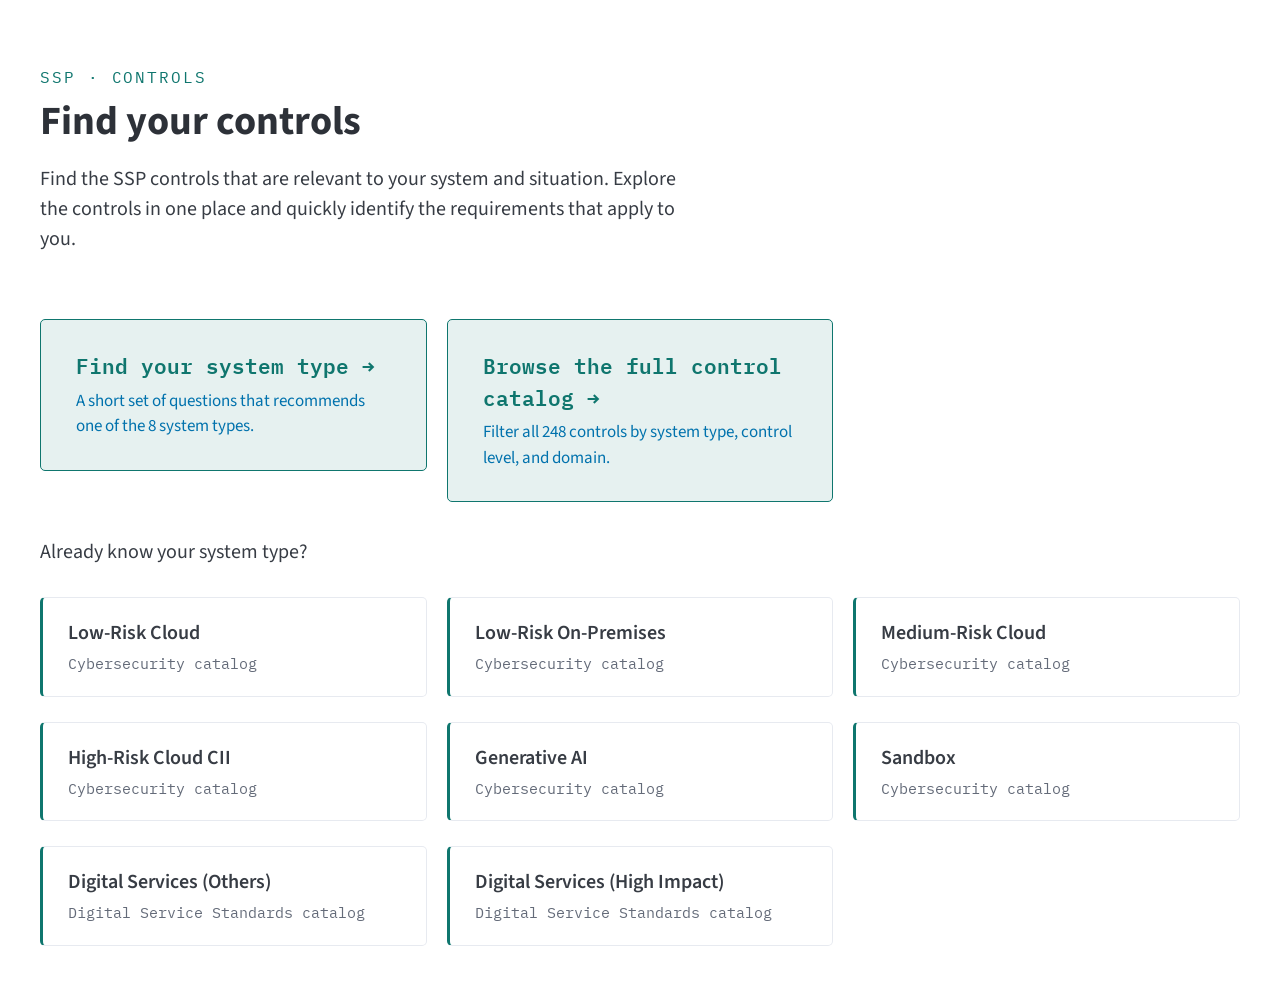
==== commit ec0a3cc7: "rebuild controls corpus from verified scrape, add research lane The shipped controls.json claimed `s" ====
--- a/docs/index.html
+++ b/docs/index.html
@@ -39,7 +39,7 @@
   </ul>
 
   <section>
-    <span class="eyebrow">Already know your type?</span>
+    <span class="eyebrow">Already know your system type?</span>
     <ul class="card-grid">
       <li><a class="nav-card" href="system-types/low-risk-cloud/"><span class="nav-card-title">Low-Risk Cloud</span><span class="nav-card-meta">Cybersecurity catalog</span></a></li>
       <li><a class="nav-card" href="system-types/low-risk-on-premises/"><span class="nav-card-title">Low-Risk On-Premises</span><span class="nav-card-meta">Cybersecurity catalog</span></a></li>
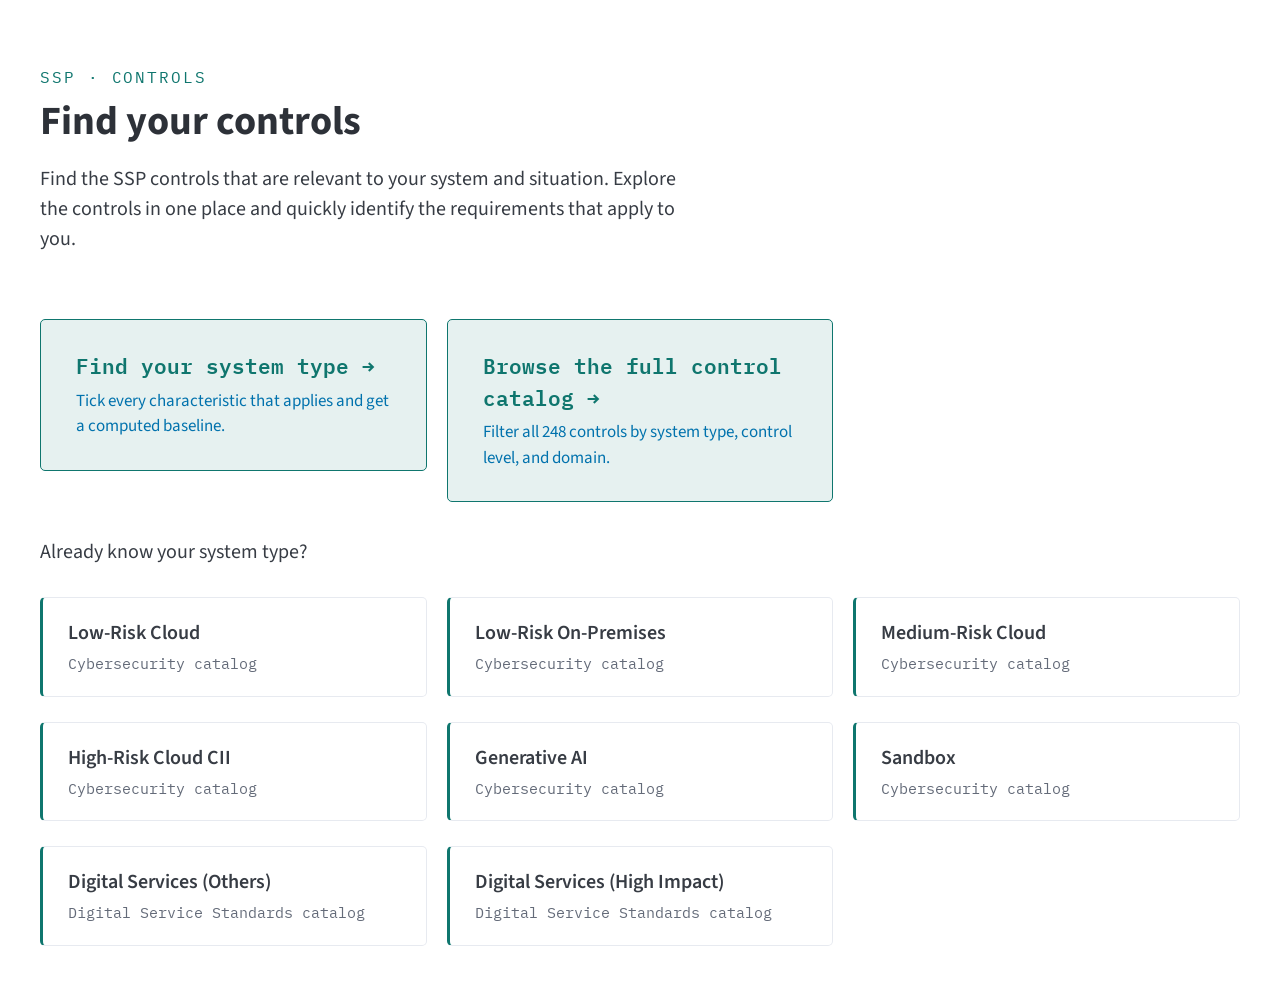
==== commit e7ef7a1c: "implement ADR-001 steps 1-2 and ADR-002: tick-all-that-apply wizard, status+reason rendering, guidan" ====
--- a/docs/index.html
+++ b/docs/index.html
@@ -27,7 +27,7 @@
     <li>
       <a class="nav-card-primary" href="find-your-system-type/">
         <span class="nav-card-title">Find your system type &rarr;</span>
-        <span class="nav-card-meta">A short set of questions that recommends one of the 8 system types.</span>
+        <span class="nav-card-meta">Tick every characteristic that applies and get a computed baseline.</span>
       </a>
     </li>
     <li>
--- a/docs/assets/css/style.css
+++ b/docs/assets/css/style.css
@@ -273,6 +273,15 @@
   opacity: 0.35;
 }
 
+/* Status chip (ADR-001 step 2): "not in profile" is informational, not disabled — full
+   opacity, own dashed-outline treatment, distinct from the disabled/is-unavailable look
+   used on filter checkboxes for options that can't be picked at all. */
+.level-chip.status-chip {
+  background: none;
+  color: var(--pico-muted-color);
+  border: 1.5px dashed var(--pico-muted-border-color);
+}
+
 /* --- Domain tags: read-only badge (control cards, profile-page domain
    rows). Colored via a per-domain custom property set inline by whatever
    renders it (--tag-color), never the sole signal - code text always sits
@@ -467,6 +476,27 @@
   font-size: 0.9rem;
 }
 
+/* Risk/Rationale gets its own line and a labelled lead-in (ADR-002 handover item 5) —
+   same body copy weight as .control-guidance, distinguished by the bold inline label
+   rather than by color alone. */
+.control-card .control-risk {
+  color: var(--pico-muted-color);
+  font-size: 0.9rem;
+}
+
+.control-card .control-risk strong {
+  color: var(--pico-color);
+}
+
+/* Reason line shown on a control outside the computed baseline (ADR-001 step 2) — sits
+   first in the expanded body, so "why this doesn't apply" is the first thing read. */
+.control-card .control-status-reason {
+  font-family: var(--brief-mono);
+  font-size: 0.8rem;
+  font-style: italic;
+  color: var(--pico-muted-color);
+}
+
 .control-card table {
   font-size: 0.85rem;
 }
@@ -478,47 +508,57 @@
   padding: 2rem 0;
 }
 
-/* --- Decision-helper wizard --- */
-.wizard-progress {
-  display: block;
-  font-family: var(--brief-mono);
-  font-size: 0.75rem;
-  letter-spacing: 0.08em;
-  text-transform: uppercase;
-  color: var(--brief-accent);
-  margin-bottom: 0.75rem;
-}
-
-.wizard-options {
-  display: flex;
-  flex-direction: column;
-  gap: 0.6rem;
+/* --- Decision-helper wizard: tick-all-that-apply (ADR-001 step 1) --- */
+#wizard-app fieldset {
+  border: none;
   padding: 0;
-  margin: 1.25rem 0;
-  list-style: none;
-}
-
-.wizard-option {
-  display: block;
-  width: 100%;
-  text-align: left;
-  border: 1px solid var(--pico-muted-border-color);
+  margin: 0 0 1.5rem;
+}
+
+#wizard-app legend {
+  font-weight: 600;
+  padding: 0 0 0.5rem;
+}
+
+/* Shared with .level-check/.domain-check's row treatment (hover, disabled dimming) so
+   radio and checkbox choices in the wizard read consistently with the controls-browser
+   filters — selection state is always the native checked/unchecked control, never color
+   alone (docs/CLAUDE.md WCAG 1.4.1 rule). */
+.choice-option {
+  display: flex;
+  align-items: baseline;
+  gap: 0.5rem;
+  padding: 0.4rem;
+  border-radius: var(--pico-border-radius);
+  cursor: pointer;
+}
+
+.choice-option:hover {
+  background: var(--pico-muted-border-color);
+}
+
+.choice-option input {
+  margin: 0;
+  flex-shrink: 0;
+  align-self: center;
+}
+
+.choice-hint {
+  font-size: 0.8rem;
+  color: var(--pico-muted-color);
+}
+
+.wizard-result-box {
+  border-top: 1px solid var(--pico-muted-border-color);
+  padding-top: 1.25rem;
+  margin-top: 0.5rem;
+}
+
+.wizard-conflict {
+  border: 1.5px solid var(--brief-accent);
   border-radius: var(--pico-border-radius);
   padding: 0.85rem 1rem;
-  background: none;
-  color: inherit;
-  font-size: 1rem;
-  cursor: pointer;
-}
-
-.wizard-option:hover {
-  border-color: var(--brief-accent);
-}
-
-.wizard-option:focus-visible {
-  outline: 0;
-  box-shadow: 0 0 0 var(--pico-outline-width, 0.2rem) var(--pico-primary-focus);
-  border-color: var(--brief-accent);
+  font-size: 0.9rem;
 }
 
 .wizard-nav {
@@ -526,6 +566,7 @@
   justify-content: space-between;
   font-family: var(--brief-mono);
   font-size: 0.85rem;
+  margin-top: 1.5rem;
 }
 
 .wizard-result .nav-card {
